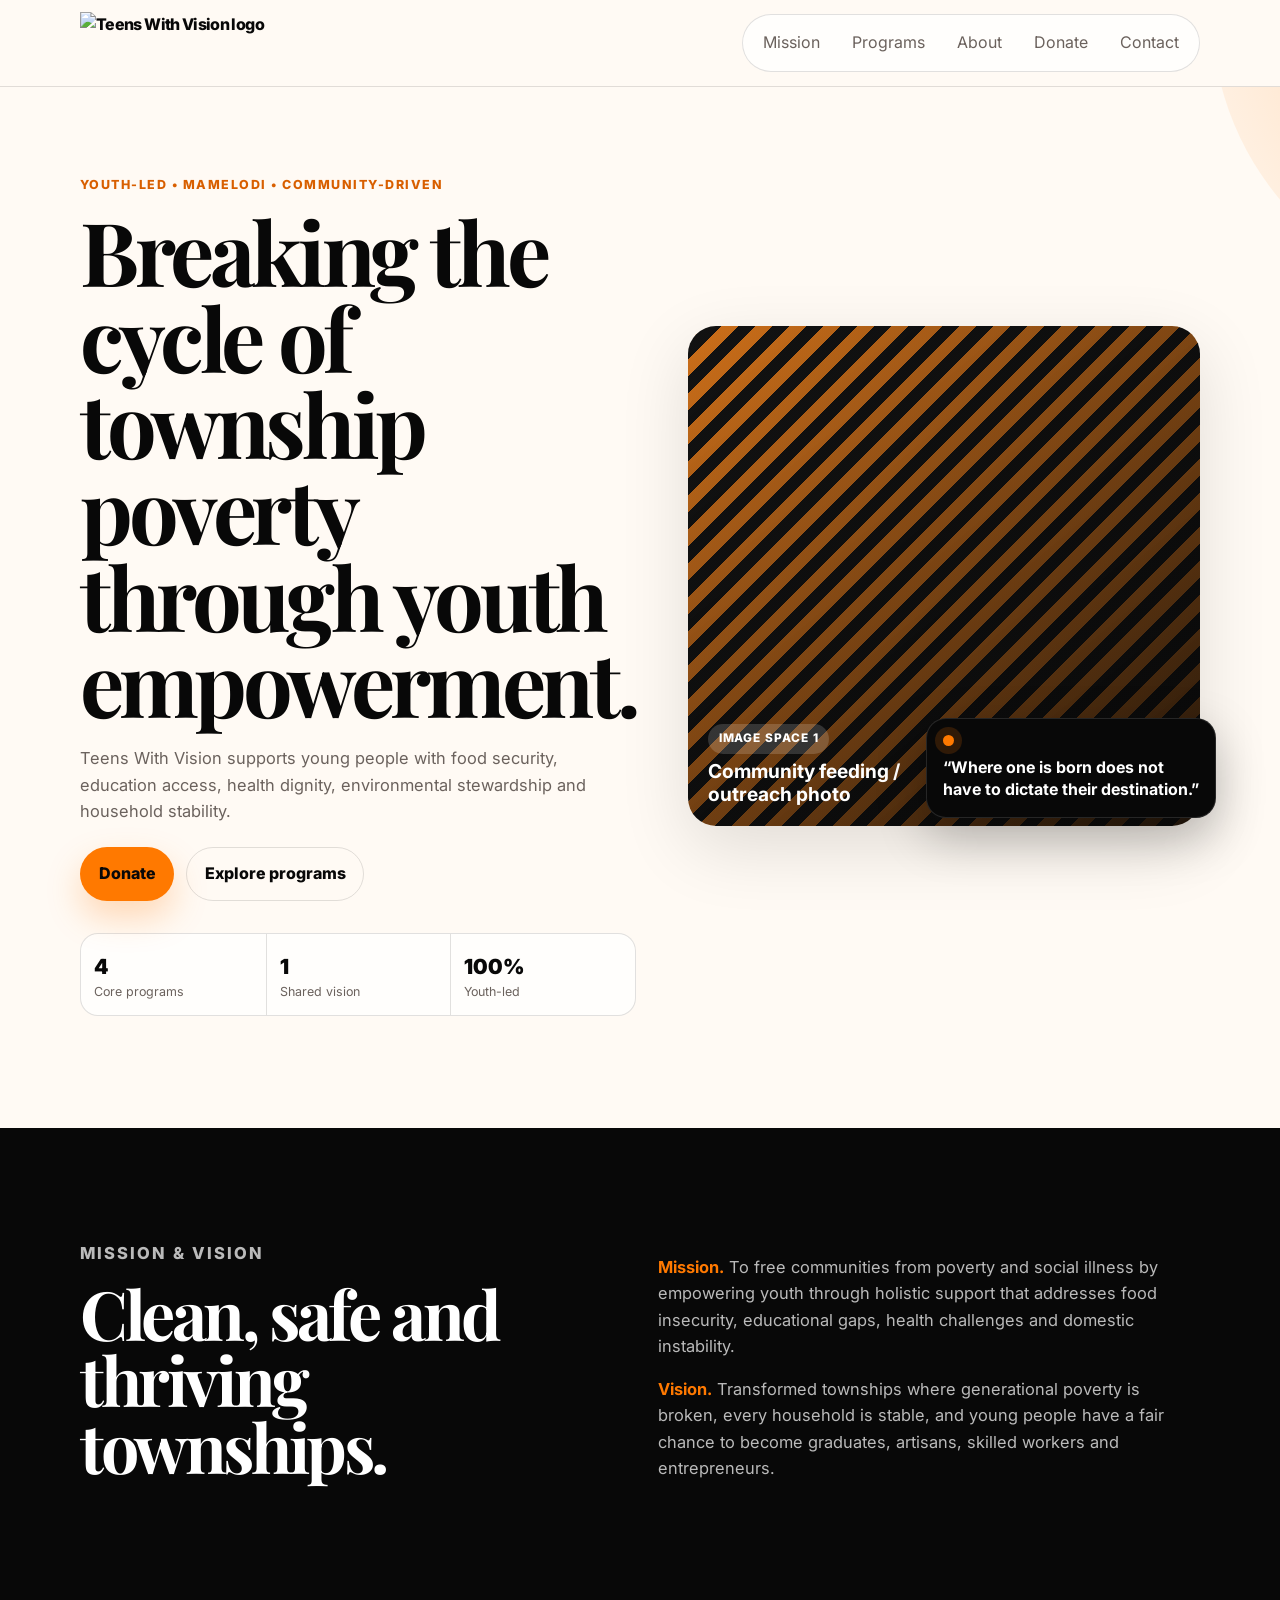
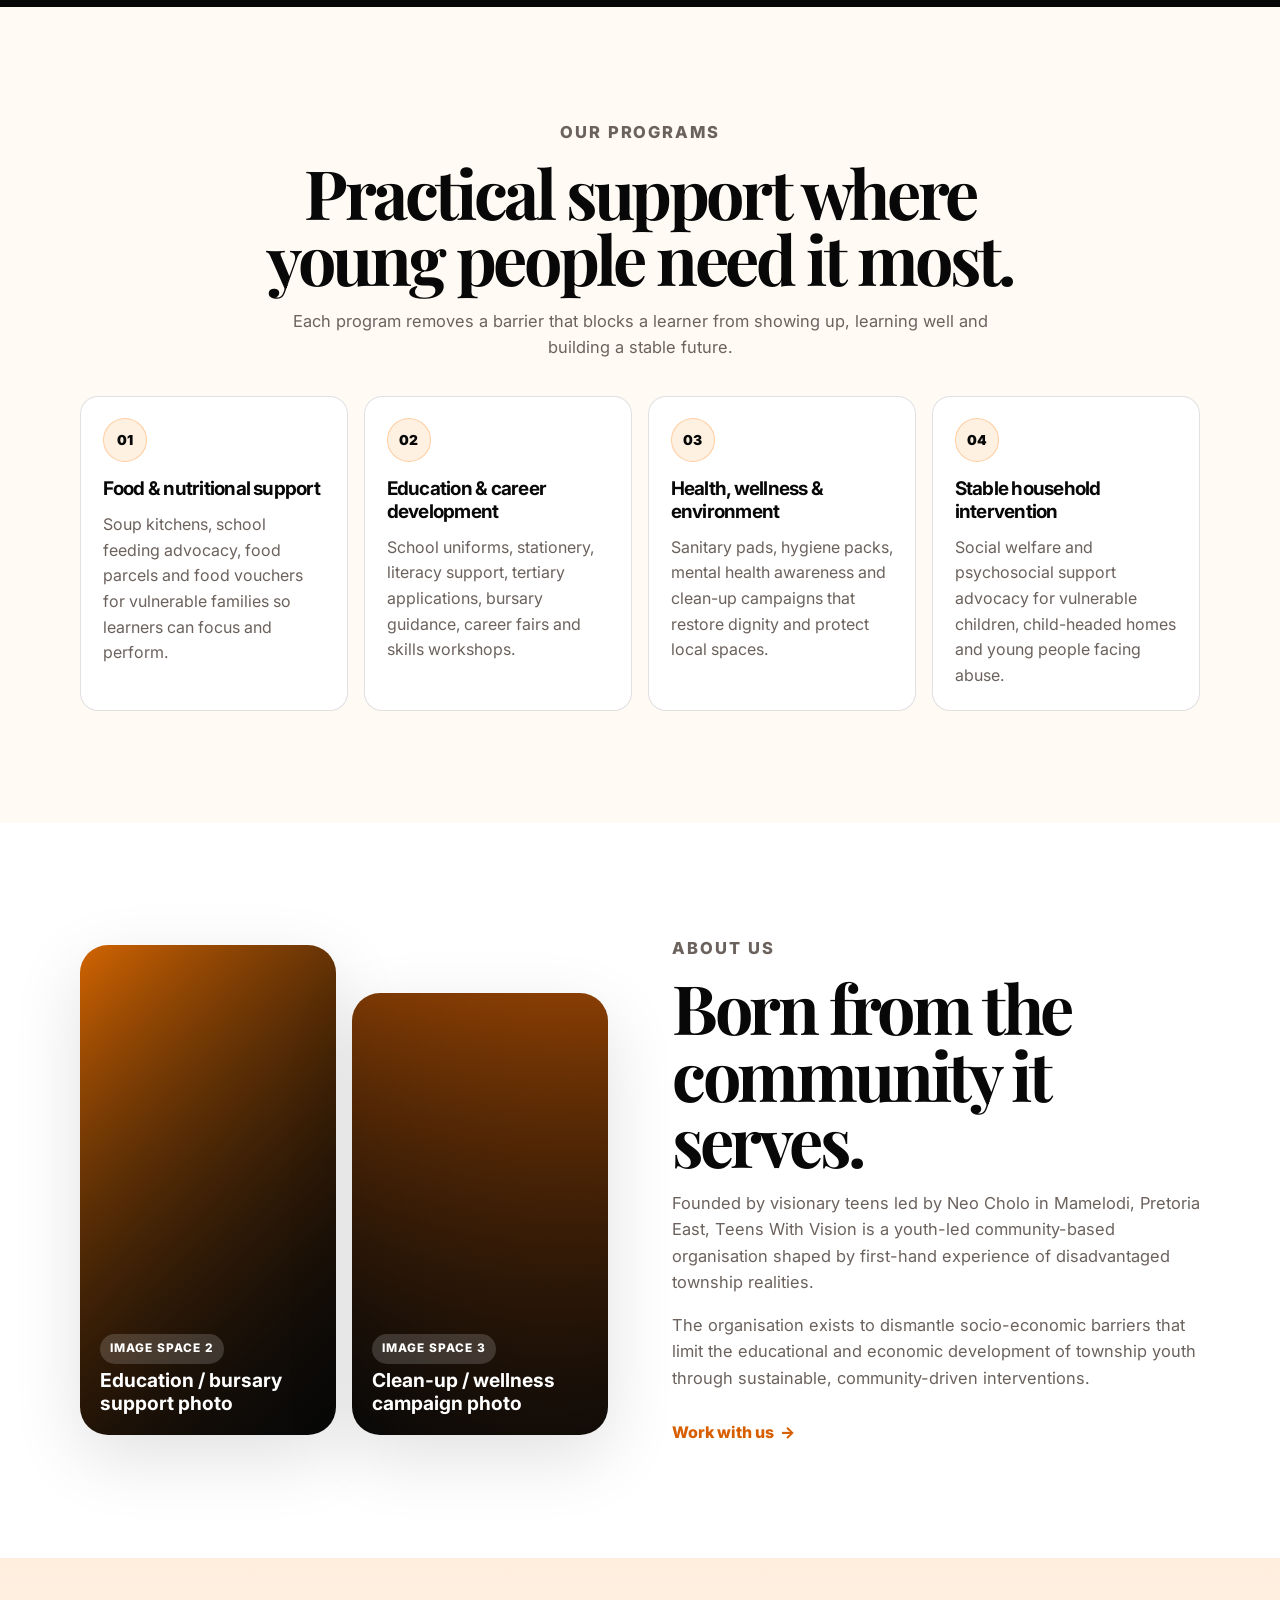
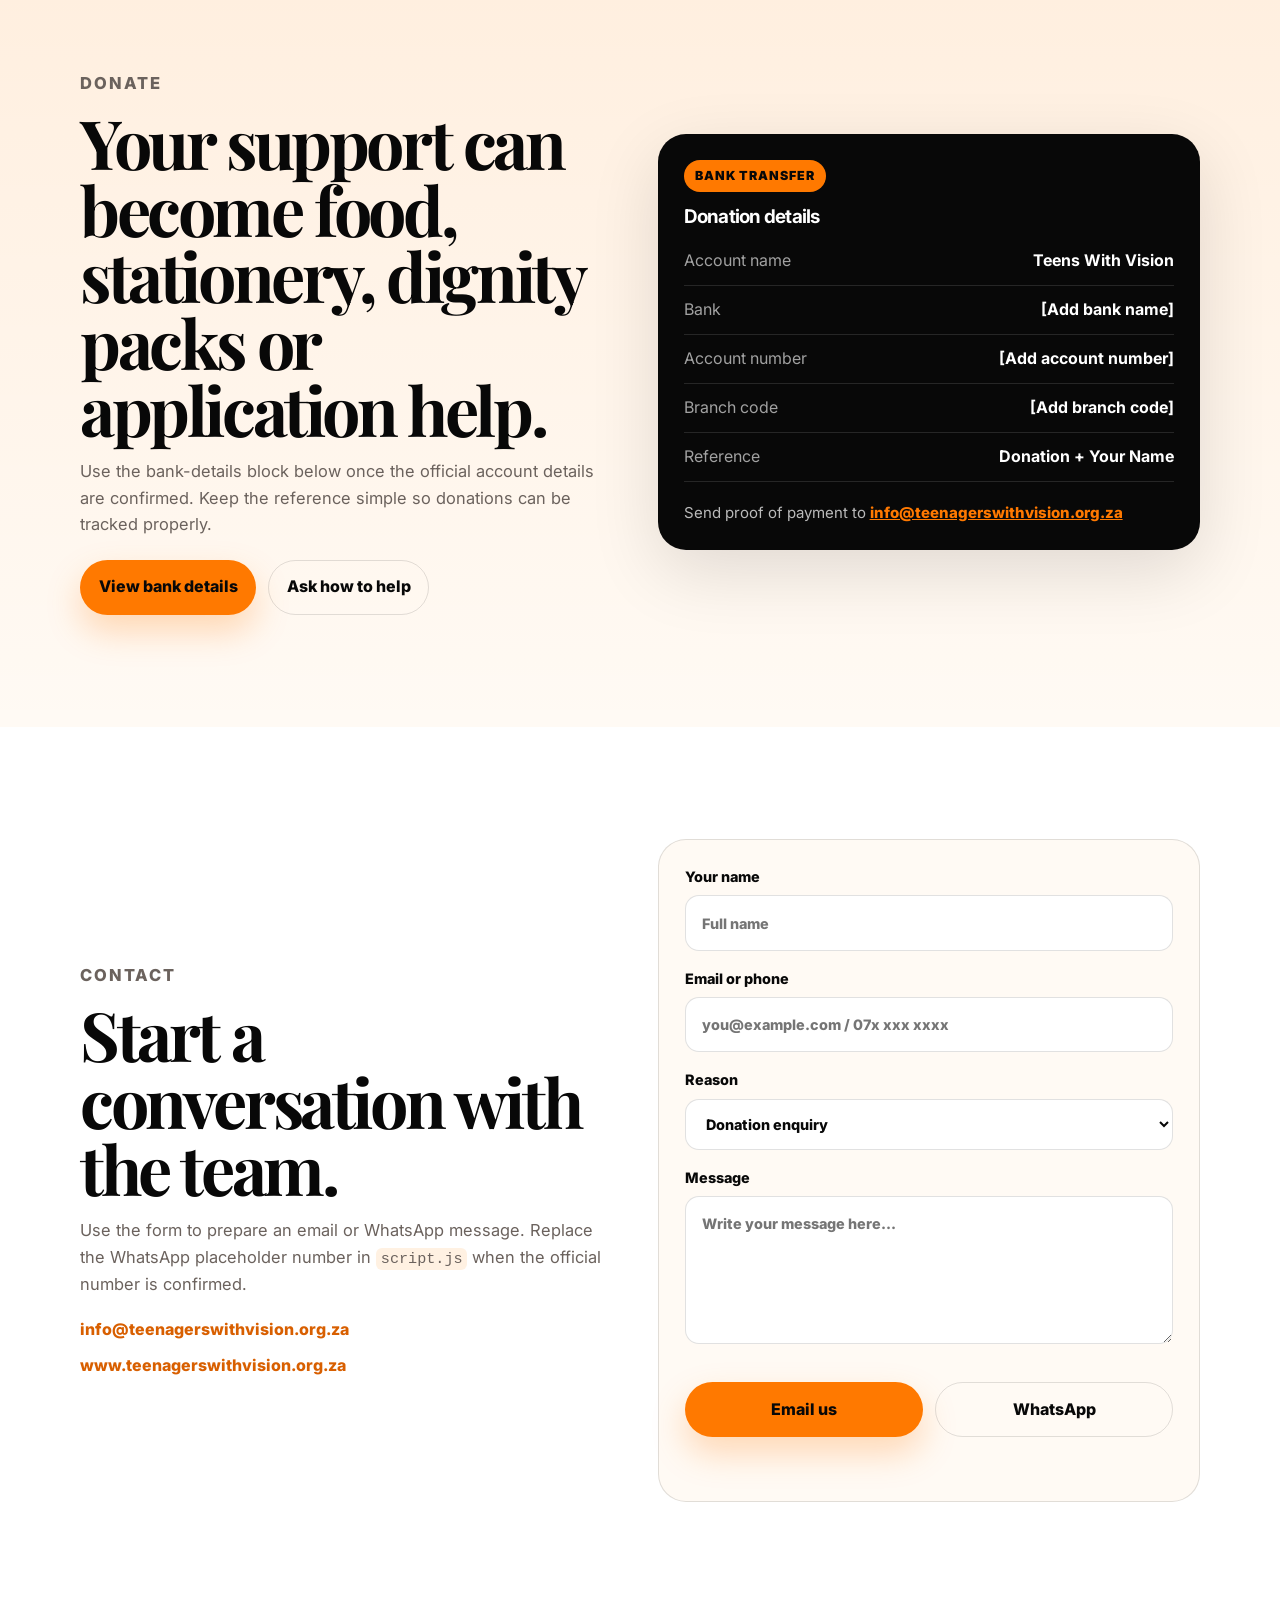
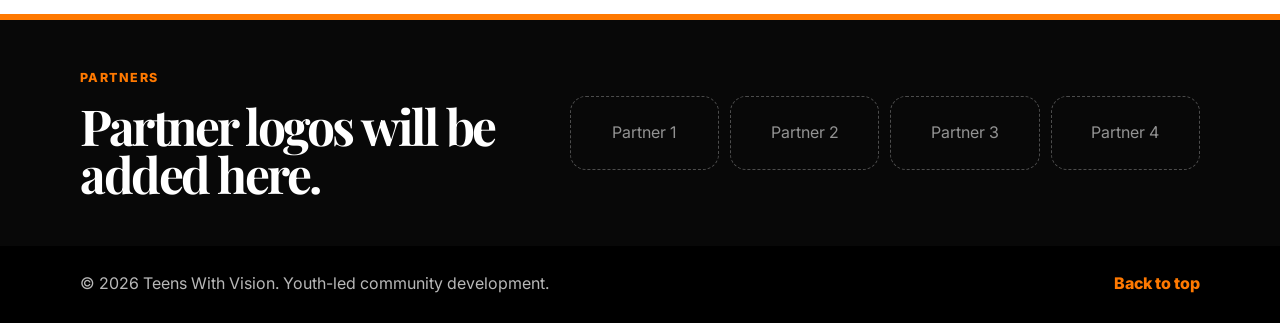
==== index.html @ bf7ade26 "Add TWV demo site files" ====
<!DOCTYPE html>
<html lang="en">
<head>
  <meta charset="UTF-8" />
  <meta name="viewport" content="width=device-width, initial-scale=1.0" />
  <meta name="description" content="Teens With Vision is a youth-led community organisation from Mamelodi working to fight poverty, hunger, educational barriers, health challenges and domestic instability." />
  <title>Teens With Vision | Youth-led Community Change</title>
  <link rel="preconnect" href="https://fonts.googleapis.com" />
  <link rel="preconnect" href="https://fonts.gstatic.com" crossorigin />
  <link href="https://fonts.googleapis.com/css2?family=Inter:wght@400;500;600;700;800&family=Playfair+Display:wght@700;800&display=swap" rel="stylesheet" />
  <link rel="stylesheet" href="styles.css" />
</head>
<body>
  <a class="skip-link" href="#main">Skip to content</a>

  <header class="site-header" data-header>
    <div class="nav-wrap">
      <a class="brand" href="#home" aria-label="Teens With Vision home">
        <img class="brand-logo" src="assets/teens-with-vision-logo.jpg" alt="Teens With Vision logo" />
        <span class="brand-name">Teens With Vision</span>
      </a>

      <button class="nav-toggle" type="button" aria-label="Open menu" aria-expanded="false" aria-controls="site-menu" data-nav-toggle>
        <span></span>
        <span></span>
        <span></span>
      </button>

      <nav class="site-nav" id="site-menu" data-nav-menu>
        <a href="#mission">Mission</a>
        <a href="#programs">Programs</a>
        <a href="#about">About</a>
        <a href="#donate">Donate</a>
        <a href="#contact">Contact</a>
      </nav>
    </div>
  </header>

  <main id="main">
    <section class="hero section-pad" id="home">
      <div class="hero-grid container">
        <div class="hero-copy reveal">
          <p class="eyebrow">Youth-led • Mamelodi • Community-driven</p>
          <h1>Breaking the cycle of township poverty through youth empowerment.</h1>
          <p class="hero-lead">Teens With Vision supports young people with food security, education access, health dignity, environmental stewardship and household stability.</p>
          <div class="hero-actions">
            <a class="btn btn-primary" href="#donate" data-ripple>Donate</a>
            <a class="btn btn-secondary" href="#programs" data-ripple>Explore programs</a>
          </div>
          <dl class="impact-strip" aria-label="Organisation focus areas">
            <div><dt>4</dt><dd>Core programs</dd></div>
            <div><dt>1</dt><dd>Shared vision</dd></div>
            <div><dt>100%</dt><dd>Youth-led</dd></div>
          </dl>
        </div>

        <div class="hero-visual reveal delay-1" aria-label="Image placeholder area">
          <div class="image-card image-card-main">
            <span>Image space 1</span>
            <strong>Community feeding / outreach photo</strong>
          </div>
          <div class="floating-card">
            <span class="dot"></span>
            <p>“Where one is born does not have to dictate their destination.”</p>
          </div>
        </div>
      </div>
    </section>

    <section class="mission-block section-pad" id="mission">
      <div class="container two-column">
        <div class="section-heading reveal">
          <p class="eyebrow">Mission & vision</p>
          <h2>Clean, safe and thriving townships.</h2>
        </div>
        <div class="mission-copy reveal delay-1">
          <p><strong>Mission.</strong> To free communities from poverty and social illness by empowering youth through holistic support that addresses food insecurity, educational gaps, health challenges and domestic instability.</p>
          <p><strong>Vision.</strong> Transformed townships where generational poverty is broken, every household is stable, and young people have a fair chance to become graduates, artisans, skilled workers and entrepreneurs.</p>
        </div>
      </div>
    </section>

    <section class="programs section-pad" id="programs">
      <div class="container">
        <div class="section-heading center reveal">
          <p class="eyebrow">Our programs</p>
          <h2>Practical support where young people need it most.</h2>
          <p>Each program removes a barrier that blocks a learner from showing up, learning well and building a stable future.</p>
        </div>

        <div class="program-grid">
          <article class="program-card reveal">
            <span class="program-icon">01</span>
            <h3>Food & nutritional support</h3>
            <p>Soup kitchens, school feeding advocacy, food parcels and food vouchers for vulnerable families so learners can focus and perform.</p>
          </article>
          <article class="program-card reveal delay-1">
            <span class="program-icon">02</span>
            <h3>Education & career development</h3>
            <p>School uniforms, stationery, literacy support, tertiary applications, bursary guidance, career fairs and skills workshops.</p>
          </article>
          <article class="program-card reveal delay-2">
            <span class="program-icon">03</span>
            <h3>Health, wellness & environment</h3>
            <p>Sanitary pads, hygiene packs, mental health awareness and clean-up campaigns that restore dignity and protect local spaces.</p>
          </article>
          <article class="program-card reveal delay-3">
            <span class="program-icon">04</span>
            <h3>Stable household intervention</h3>
            <p>Social welfare and psychosocial support advocacy for vulnerable children, child-headed homes and young people facing abuse.</p>
          </article>
        </div>
      </div>
    </section>

    <section class="story section-pad" id="about">
      <div class="container story-grid">
        <div class="image-stack reveal">
          <div class="image-card small-card top-card">
            <span>Image space 2</span>
            <strong>Education / bursary support photo</strong>
          </div>
          <div class="image-card small-card bottom-card">
            <span>Image space 3</span>
            <strong>Clean-up / wellness campaign photo</strong>
          </div>
        </div>
        <div class="story-copy reveal delay-1">
          <p class="eyebrow">About us</p>
          <h2>Born from the community it serves.</h2>
          <p>Founded by visionary teens led by Neo Cholo in Mamelodi, Pretoria East, Teens With Vision is a youth-led community-based organisation shaped by first-hand experience of disadvantaged township realities.</p>
          <p>The organisation exists to dismantle socio-economic barriers that limit the educational and economic development of township youth through sustainable, community-driven interventions.</p>
          <a class="text-link" href="#contact">Work with us <span aria-hidden="true">→</span></a>
        </div>
      </div>
    </section>

    <section class="donate section-pad" id="donate">
      <div class="container donate-grid">
        <div class="donate-copy reveal">
          <p class="eyebrow">Donate</p>
          <h2>Your support can become food, stationery, dignity packs or application help.</h2>
          <p>Use the bank-details block below once the official account details are confirmed. Keep the reference simple so donations can be tracked properly.</p>
          <div class="donate-actions">
            <a class="btn btn-primary" href="#bank-details" data-ripple>View bank details</a>
            <a class="btn btn-secondary" href="#contact" data-ripple>Ask how to help</a>
          </div>
        </div>

        <aside class="bank-card reveal delay-1" id="bank-details" aria-labelledby="bank-title">
          <p class="bank-label">Bank transfer</p>
          <h3 id="bank-title">Donation details</h3>
          <ul>
            <li><span>Account name</span><strong>Teens With Vision</strong></li>
            <li><span>Bank</span><strong>[Add bank name]</strong></li>
            <li><span>Account number</span><strong>[Add account number]</strong></li>
            <li><span>Branch code</span><strong>[Add branch code]</strong></li>
            <li><span>Reference</span><strong>Donation + Your Name</strong></li>
          </ul>
          <p class="proof-note">Send proof of payment to <a href="mailto:info@teenagerswithvision.org.za">info@teenagerswithvision.org.za</a></p>
        </aside>
      </div>
    </section>

    <section class="contact section-pad" id="contact">
      <div class="container contact-grid">
        <div class="contact-copy reveal">
          <p class="eyebrow">Contact</p>
          <h2>Start a conversation with the team.</h2>
          <p>Use the form to prepare an email or WhatsApp message. Replace the WhatsApp placeholder number in <code>script.js</code> when the official number is confirmed.</p>
          <div class="contact-details">
            <a href="mailto:info@teenagerswithvision.org.za">info@teenagerswithvision.org.za</a>
            <a href="https://www.teenagerswithvision.org.za" target="_blank" rel="noreferrer">www.teenagerswithvision.org.za</a>
          </div>
        </div>

        <form class="contact-form reveal delay-1" data-contact-form>
          <label>
            <span>Your name</span>
            <input type="text" name="name" autocomplete="name" placeholder="Full name" required />
          </label>
          <label>
            <span>Email or phone</span>
            <input type="text" name="contact" autocomplete="email" placeholder="you@example.com / 07x xxx xxxx" required />
          </label>
          <label>
            <span>Reason</span>
            <select name="reason" required>
              <option value="Donation enquiry">Donation enquiry</option>
              <option value="Volunteer enquiry">Volunteer enquiry</option>
              <option value="Partnership enquiry">Partnership enquiry</option>
              <option value="General enquiry">General enquiry</option>
            </select>
          </label>
          <label>
            <span>Message</span>
            <textarea name="message" rows="5" placeholder="Write your message here..." required></textarea>
          </label>
          <div class="form-actions">
            <button class="btn btn-primary" type="submit" data-submit-method="email" data-ripple>Email us</button>
            <button class="btn btn-secondary" type="submit" data-submit-method="whatsapp" data-ripple>WhatsApp</button>
          </div>
          <p class="form-status" data-form-status role="status" aria-live="polite"></p>
        </form>
      </div>
    </section>

    <section class="partners" id="partners" aria-labelledby="partners-title">
      <div class="container partners-inner reveal">
        <div>
          <p class="eyebrow">Partners</p>
          <h2 id="partners-title">Partner logos will be added here.</h2>
        </div>
        <div class="partner-slots" aria-label="Partner logo placeholders">
          <span>Partner 1</span>
          <span>Partner 2</span>
          <span>Partner 3</span>
          <span>Partner 4</span>
        </div>
      </div>
    </section>
  </main>

  <footer class="site-footer">
    <div class="container footer-inner">
      <p>© <span data-year></span> Teens With Vision. Youth-led community development.</p>
      <a href="#home">Back to top</a>
    </div>
  </footer>

  <script src="script.js"></script>
</body>
</html>
---- styles.css ----
:root {
  --orange: #ff7900;
  --orange-dark: #d85f00;
  --orange-soft: #fff1e2;
  --black: #080808;
  --charcoal: #1d1d1f;
  --muted: #6b625d;
  --line: rgba(8, 8, 8, 0.12);
  --white: #ffffff;
  --cream: #fffaf4;
  --shadow: 0 22px 70px rgba(8, 8, 8, 0.12);
  --radius-lg: 28px;
  --radius-md: 18px;
  --radius-sm: 12px;
  --container: 1120px;
}

* {
  box-sizing: border-box;
}

html {
  scroll-behavior: smooth;
}

body {
  margin: 0;
  font-family: Inter, system-ui, -apple-system, BlinkMacSystemFont, "Segoe UI", sans-serif;
  color: var(--black);
  background: var(--cream);
  line-height: 1.6;
}

body.nav-open {
  overflow: hidden;
}

img {
  max-width: 100%;
  display: block;
}

a {
  color: inherit;
}

button,
input,
select,
textarea {
  font: inherit;
}

.skip-link {
  position: absolute;
  top: -100px;
  left: 1rem;
  z-index: 999;
  padding: 0.75rem 1rem;
  color: var(--white);
  background: var(--black);
  border-radius: 999px;
}

.skip-link:focus {
  top: 1rem;
}

.container {
  width: min(100% - 2rem, var(--container));
  margin-inline: auto;
}

.section-pad {
  padding: 5rem 0;
}

.site-header {
  position: sticky;
  top: 0;
  z-index: 50;
  background: rgba(255, 250, 244, 0.88);
  backdrop-filter: blur(18px);
  border-bottom: 1px solid var(--line);
  transition: box-shadow 220ms ease, background 220ms ease;
}

.site-header.is-scrolled {
  background: rgba(255, 250, 244, 0.96);
  box-shadow: 0 16px 40px rgba(8, 8, 8, 0.08);
}

.nav-wrap {
  width: min(100% - 1.5rem, var(--container));
  min-height: 72px;
  margin-inline: auto;
  display: flex;
  align-items: center;
  justify-content: space-between;
  gap: 1rem;
}

.brand {
  display: inline-flex;
  align-items: center;
  gap: 0.75rem;
  text-decoration: none;
  font-weight: 800;
  letter-spacing: -0.04em;
}

.brand-logo {
  display: none;
}

.brand-name {
  font-size: 1.08rem;
}

.nav-toggle {
  width: 44px;
  height: 44px;
  display: inline-flex;
  flex-direction: column;
  align-items: center;
  justify-content: center;
  gap: 4px;
  background: var(--black);
  border: 1px solid rgba(255, 121, 0, 0.22);
  border-radius: 14px;
  cursor: pointer;
  box-shadow: 0 12px 24px rgba(8, 8, 8, 0.18);
  transition: transform 180ms ease, box-shadow 180ms ease, background 180ms ease;
}

.nav-toggle:hover,
.nav-toggle:focus-visible {
  background: #151515;
  box-shadow: 0 14px 28px rgba(8, 8, 8, 0.22), 0 0 0 4px rgba(255, 121, 0, 0.12);
  outline: none;
}

.nav-toggle span {
  width: 19px;
  height: 2px;
  display: block;
  background: var(--white);
  border-radius: 999px;
  transition: transform 180ms ease, opacity 180ms ease, width 180ms ease;
}

.nav-toggle span:nth-child(2) {
  width: 14px;
  margin-left: 5px;
}

.nav-toggle[aria-expanded="true"] span:nth-child(1) {
  transform: translateY(6px) rotate(45deg);
}

.nav-toggle[aria-expanded="true"] span:nth-child(2) {
  opacity: 0;
}

.nav-toggle[aria-expanded="true"] span:nth-child(3) {
  transform: translateY(-6px) rotate(-45deg);
}

.site-nav {
  position: fixed;
  inset: 82px 0 auto;
  width: min(100% - 2rem, 420px);
  margin-inline: auto;
  padding: 1rem;
  display: grid;
  gap: 0.35rem;
  background: var(--black);
  color: var(--white);
  border-radius: 24px;
  box-shadow: var(--shadow);
  transform: translateY(-130%);
  opacity: 0;
  pointer-events: none;
  transition: transform 240ms ease, opacity 240ms ease;
}

.site-nav.is-open {
  transform: translateY(0);
  opacity: 1;
  pointer-events: auto;
}

.site-nav a {
  padding: 0.95rem 1rem;
  text-decoration: none;
  border-radius: 16px;
  color: rgba(255, 255, 255, 0.88);
}

.site-nav a:focus,
.site-nav a:hover {
  color: var(--white);
  background: rgba(255, 255, 255, 0.1);
}

.hero {
  position: relative;
  overflow: hidden;
  padding-top: 4.5rem;
}

.hero::before {
  content: "";
  position: absolute;
  inset: -35% -40% auto auto;
  width: 580px;
  aspect-ratio: 1;
  border-radius: 50%;
  background: radial-gradient(circle, rgba(255, 121, 0, 0.28), rgba(255, 121, 0, 0));
  pointer-events: none;
}

.hero-grid,
.two-column,
.story-grid,
.donate-grid,
.contact-grid {
  display: grid;
  gap: 2.25rem;
}

.eyebrow {
  margin: 0 0 0.8rem;
  color: var(--orange-dark);
  font-weight: 800;
  font-size: 0.78rem;
  letter-spacing: 0.12em;
  text-transform: uppercase;
}

h1,
h2,
h3,
p {
  margin-top: 0;
}

h1,
h2 {
  font-family: "Playfair Display", Georgia, serif;
  line-height: 0.98;
  letter-spacing: -0.05em;
}

h1 {
  max-width: 12ch;
  margin-bottom: 1.25rem;
  font-size: clamp(3.15rem, 15vw, 5.5rem);
}

h2 {
  margin-bottom: 1rem;
  font-size: clamp(2.35rem, 10vw, 4.25rem);
}

h3 {
  margin-bottom: 0.7rem;
  font-size: 1.18rem;
  line-height: 1.2;
  letter-spacing: -0.04em;
}

.hero-lead,
.section-heading p,
.mission-copy,
.story-copy p,
.donate-copy p,
.contact-copy p {
  color: var(--muted);
  font-size: 1.03rem;
}

.hero-actions,
.donate-actions,
.form-actions {
  display: flex;
  flex-wrap: wrap;
  gap: 0.75rem;
  margin-top: 1.4rem;
}

.btn {
  position: relative;
  isolation: isolate;
  overflow: hidden;
  min-height: 48px;
  display: inline-flex;
  align-items: center;
  justify-content: center;
  gap: 0.45rem;
  padding: 0.85rem 1.1rem;
  border: 1px solid transparent;
  border-radius: 999px;
  text-decoration: none;
  font-weight: 800;
  cursor: pointer;
  transition: transform 180ms ease, box-shadow 180ms ease, background 180ms ease;
}

.btn-primary {
  color: var(--black);
  background: var(--orange);
  box-shadow: 0 16px 34px rgba(255, 121, 0, 0.26);
}

.btn-secondary {
  color: var(--black);
  background: transparent;
  border-color: var(--line);
}

.btn:hover {
  transform: translateY(-2px);
}

.btn-primary:hover {
  box-shadow: 0 20px 40px rgba(255, 121, 0, 0.34);
}

.ripple {
  position: absolute;
  width: 20px;
  height: 20px;
  border-radius: 50%;
  background: rgba(255, 255, 255, 0.55);
  transform: translate(-50%, -50%) scale(0);
  animation: ripple 560ms ease-out;
  z-index: -1;
}

@keyframes ripple {
  to {
    transform: translate(-50%, -50%) scale(18);
    opacity: 0;
  }
}

.impact-strip {
  margin: 2rem 0 0;
  display: grid;
  grid-template-columns: repeat(3, 1fr);
  border: 1px solid var(--line);
  border-radius: var(--radius-md);
  overflow: hidden;
  background: rgba(255, 255, 255, 0.72);
}

.impact-strip div {
  padding: 1rem 0.8rem;
}

.impact-strip div + div {
  border-left: 1px solid var(--line);
}

.impact-strip dt {
  font-weight: 900;
  font-size: 1.3rem;
}

.impact-strip dd {
  margin: 0;
  color: var(--muted);
  font-size: 0.78rem;
  line-height: 1.25;
}

.hero-visual {
  position: relative;
  min-height: 430px;
}

.image-card {
  min-height: 360px;
  display: grid;
  align-content: end;
  gap: 0.35rem;
  padding: 1.25rem;
  color: var(--white);
  background:
    linear-gradient(140deg, rgba(8, 8, 8, 0.2), rgba(8, 8, 8, 0.9)),
    repeating-linear-gradient(135deg, rgba(255, 121, 0, 0.88) 0 12px, rgba(8, 8, 8, 0.95) 12px 24px);
  border-radius: var(--radius-lg);
  box-shadow: var(--shadow);
}

.image-card span {
  width: fit-content;
  padding: 0.35rem 0.65rem;
  font-size: 0.74rem;
  font-weight: 800;
  text-transform: uppercase;
  letter-spacing: 0.08em;
  border-radius: 999px;
  background: rgba(255, 255, 255, 0.16);
}

.image-card strong {
  max-width: 14rem;
  font-size: 1.2rem;
  line-height: 1.2;
}

.floating-card {
  position: absolute;
  right: 0;
  bottom: 1.25rem;
  width: min(82%, 290px);
  padding: 1rem;
  color: var(--white);
  background: var(--black);
  border: 1px solid rgba(255, 255, 255, 0.12);
  border-radius: 20px;
  box-shadow: 0 18px 48px rgba(8, 8, 8, 0.25);
}

.floating-card p {
  margin: 0.7rem 0 0;
  font-weight: 700;
  line-height: 1.35;
}

.dot {
  width: 11px;
  height: 11px;
  display: block;
  background: var(--orange);
  border-radius: 50%;
  box-shadow: 0 0 0 8px rgba(255, 121, 0, 0.16);
}

.mission-block {
  background: var(--black);
  color: var(--white);
}

.mission-block .eyebrow,
.mission-block strong {
  color: var(--orange);
}

.mission-block .mission-copy,
.mission-block .section-heading p {
  color: rgba(255, 255, 255, 0.72);
}

.mission-copy p:last-child,
.story-copy p:last-child,
.donate-copy p:last-child,
.contact-copy p:last-child {
  margin-bottom: 0;
}

.section-heading.center {
  max-width: 760px;
  margin-inline: auto;
  text-align: center;
}

.program-grid {
  margin-top: 2.2rem;
  display: grid;
  gap: 1rem;
}

.program-card {
  padding: 1.25rem;
  background: var(--white);
  border: 1px solid var(--line);
  border-radius: var(--radius-md);
  transition: transform 200ms ease, box-shadow 200ms ease, border-color 200ms ease;
}

.program-card:hover {
  transform: translateY(-5px);
  border-color: rgba(255, 121, 0, 0.4);
  box-shadow: 0 22px 46px rgba(8, 8, 8, 0.09);
}

.program-card p {
  margin-bottom: 0;
  color: var(--muted);
}

.program-icon {
  width: 44px;
  height: 44px;
  margin-bottom: 1rem;
  display: inline-grid;
  place-items: center;
  color: var(--black);
  background: var(--orange-soft);
  border: 1px solid rgba(255, 121, 0, 0.3);
  border-radius: 50%;
  font-weight: 900;
  font-size: 0.86rem;
}

.story {
  background: var(--white);
}

.image-stack {
  display: grid;
  gap: 1rem;
}

.small-card {
  min-height: 220px;
}

.top-card {
  background:
    linear-gradient(140deg, rgba(8, 8, 8, 0.18), rgba(8, 8, 8, 0.92)),
    linear-gradient(135deg, var(--orange), var(--black));
}

.bottom-card {
  background:
    linear-gradient(140deg, rgba(8, 8, 8, 0.14), rgba(8, 8, 8, 0.88)),
    linear-gradient(45deg, var(--black), var(--orange-dark));
}

.text-link {
  display: inline-flex;
  align-items: center;
  gap: 0.35rem;
  margin-top: 0.8rem;
  color: var(--orange-dark);
  font-weight: 800;
  text-decoration: none;
}

.text-link span {
  transition: transform 180ms ease;
}

.text-link:hover span {
  transform: translateX(4px);
}

.donate {
  background:
    linear-gradient(180deg, rgba(255, 121, 0, 0.09), rgba(255, 250, 244, 0)),
    var(--cream);
}

.bank-card {
  padding: 1.3rem;
  color: var(--white);
  background: var(--black);
  border-radius: var(--radius-lg);
  box-shadow: var(--shadow);
}

.bank-label {
  width: fit-content;
  margin-bottom: 0.9rem;
  padding: 0.38rem 0.7rem;
  border-radius: 999px;
  color: var(--black);
  background: var(--orange);
  font-weight: 900;
  font-size: 0.78rem;
  text-transform: uppercase;
  letter-spacing: 0.08em;
}

.bank-card ul {
  list-style: none;
  padding: 0;
  margin: 1.2rem 0;
  display: grid;
  gap: 0.7rem;
}

.bank-card li {
  padding-bottom: 0.7rem;
  display: flex;
  justify-content: space-between;
  gap: 1rem;
  border-bottom: 1px solid rgba(255, 255, 255, 0.12);
}

.bank-card li span {
  color: rgba(255, 255, 255, 0.62);
}

.bank-card li strong {
  text-align: right;
}

.proof-note {
  margin-bottom: 0;
  color: rgba(255, 255, 255, 0.72);
  font-size: 0.94rem;
}

.proof-note a {
  color: var(--orange);
  font-weight: 800;
}

.contact {
  background: var(--white);
}

.contact-details {
  margin-top: 1.25rem;
  display: grid;
  gap: 0.6rem;
}

.contact-details a {
  width: fit-content;
  color: var(--orange-dark);
  font-weight: 800;
  text-decoration: none;
}

.contact-copy code {
  padding: 0.12rem 0.3rem;
  background: var(--orange-soft);
  border-radius: 6px;
  font-size: 0.92em;
}

.contact-form {
  padding: 1rem;
  display: grid;
  gap: 1rem;
  background: var(--cream);
  border: 1px solid var(--line);
  border-radius: var(--radius-lg);
}

.contact-form label {
  display: grid;
  gap: 0.45rem;
  font-weight: 800;
  font-size: 0.9rem;
}

.contact-form input,
.contact-form select,
.contact-form textarea {
  width: 100%;
  padding: 0.95rem 1rem;
  color: var(--black);
  background: var(--white);
  border: 1px solid var(--line);
  border-radius: 14px;
  outline: none;
  transition: border-color 160ms ease, box-shadow 160ms ease;
}

.contact-form textarea {
  resize: vertical;
}

.contact-form input:focus,
.contact-form select:focus,
.contact-form textarea:focus {
  border-color: var(--orange);
  box-shadow: 0 0 0 4px rgba(255, 121, 0, 0.13);
}

.form-actions .btn {
  flex: 1;
}

.form-status {
  min-height: 1.4rem;
  margin: 0;
  color: var(--muted);
  font-size: 0.92rem;
}

.partners {
  padding: 3rem 0;
  color: var(--white);
  background: var(--black);
  border-top: 6px solid var(--orange);
}

.partners .eyebrow {
  color: var(--orange);
}

.partners h2 {
  margin-bottom: 0;
  font-size: clamp(2rem, 9vw, 3.1rem);
}

.partners-inner {
  display: grid;
  gap: 1.5rem;
}

.partner-slots {
  display: grid;
  grid-template-columns: repeat(2, 1fr);
  gap: 0.7rem;
}

.partner-slots span {
  min-height: 74px;
  display: grid;
  place-items: center;
  color: rgba(255, 255, 255, 0.56);
  border: 1px dashed rgba(255, 255, 255, 0.28);
  border-radius: 16px;
}

.site-footer {
  padding: 1.6rem 0;
  color: rgba(255, 255, 255, 0.72);
  background: #000;
}

.footer-inner {
  display: grid;
  gap: 0.6rem;
}

.footer-inner p {
  margin: 0;
}

.footer-inner a {
  width: fit-content;
  color: var(--orange);
  font-weight: 800;
  text-decoration: none;
}

.reveal {
  opacity: 0;
  transform: translateY(18px);
  transition: opacity 640ms ease, transform 640ms ease;
}

.reveal.in-view {
  opacity: 1;
  transform: translateY(0);
}

.delay-1 {
  transition-delay: 100ms;
}

.delay-2 {
  transition-delay: 180ms;
}

.delay-3 {
  transition-delay: 260ms;
}

@media (min-width: 680px) {
  .container {
    width: min(100% - 3rem, var(--container));
  }

  .program-grid,
  .partner-slots {
    grid-template-columns: repeat(2, 1fr);
  }

  .image-stack {
    grid-template-columns: repeat(2, 1fr);
  }

  .bottom-card {
    margin-top: 3rem;
  }

  .footer-inner {
    display: flex;
    align-items: center;
    justify-content: space-between;
  }
}

@media (min-width: 920px) {
  .section-pad {
    padding: 7rem 0;
  }

  .nav-wrap {
    min-height: 86px;
  }

  .brand-name {
    display: none;
  }

  .brand-logo {
    width: 244px;
    height: 62px;
    display: block;
    object-fit: contain;
    object-position: left center;
  }

  .nav-toggle {
    display: none;
  }

  .site-nav {
    position: static;
    width: auto;
    margin: 0;
    padding: 0.35rem;
    display: flex;
    align-items: center;
    gap: 0.2rem;
    color: var(--black);
    background: rgba(255, 255, 255, 0.76);
    border: 1px solid var(--line);
    border-radius: 999px;
    box-shadow: none;
    transform: none;
    opacity: 1;
    pointer-events: auto;
  }

  .site-nav a {
    padding: 0.62rem 0.9rem;
    color: var(--muted);
    border-radius: 999px;
  }

  .site-nav a:hover,
  .site-nav a:focus {
    color: var(--black);
    background: var(--orange-soft);
  }

  .hero {
    padding-top: 5.5rem;
  }

  .hero-grid,
  .two-column,
  .story-grid,
  .donate-grid,
  .contact-grid {
    grid-template-columns: 1fr 1fr;
    align-items: center;
  }

  .hero-copy {
    padding-right: 1rem;
  }

  .hero-visual {
    min-height: 540px;
  }

  .image-card-main {
    min-height: 500px;
  }

  .floating-card {
    right: -1rem;
    bottom: 3rem;
  }

  .program-grid {
    grid-template-columns: repeat(4, 1fr);
  }

  .program-card {
    padding: 1.35rem;
  }

  .story-grid {
    gap: 4rem;
  }

  .image-stack {
    min-height: 490px;
  }

  .small-card {
    min-height: 360px;
  }

  .bank-card,
  .contact-form {
    padding: 1.6rem;
  }

  .partners-inner {
    grid-template-columns: 0.85fr 1.15fr;
    align-items: center;
  }

  .partner-slots {
    grid-template-columns: repeat(4, 1fr);
  }
}

@media (prefers-reduced-motion: reduce) {
  html {
    scroll-behavior: auto;
  }

  *,
  *::before,
  *::after {
    animation-duration: 0.01ms !important;
    animation-iteration-count: 1 !important;
    scroll-behavior: auto !important;
    transition-duration: 0.01ms !important;
  }

  .reveal {
    opacity: 1;
    transform: none;
  }
}
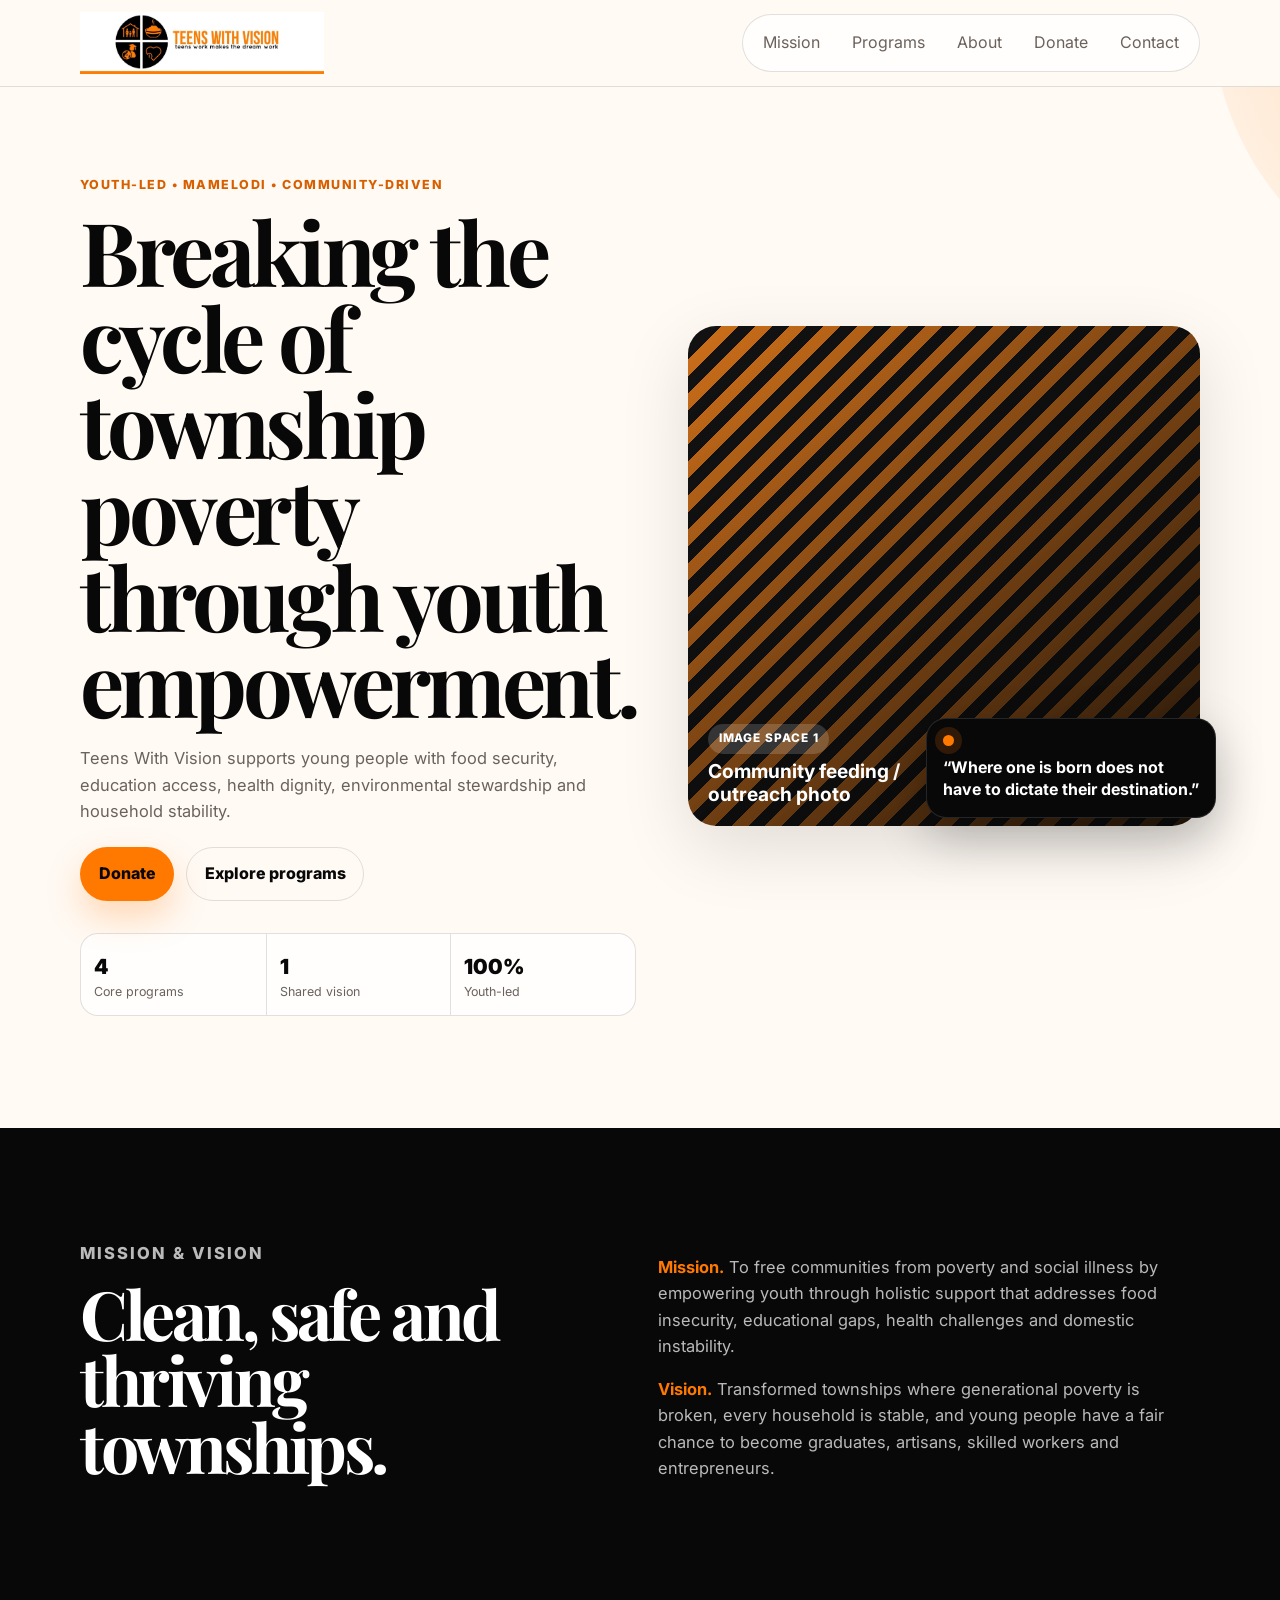
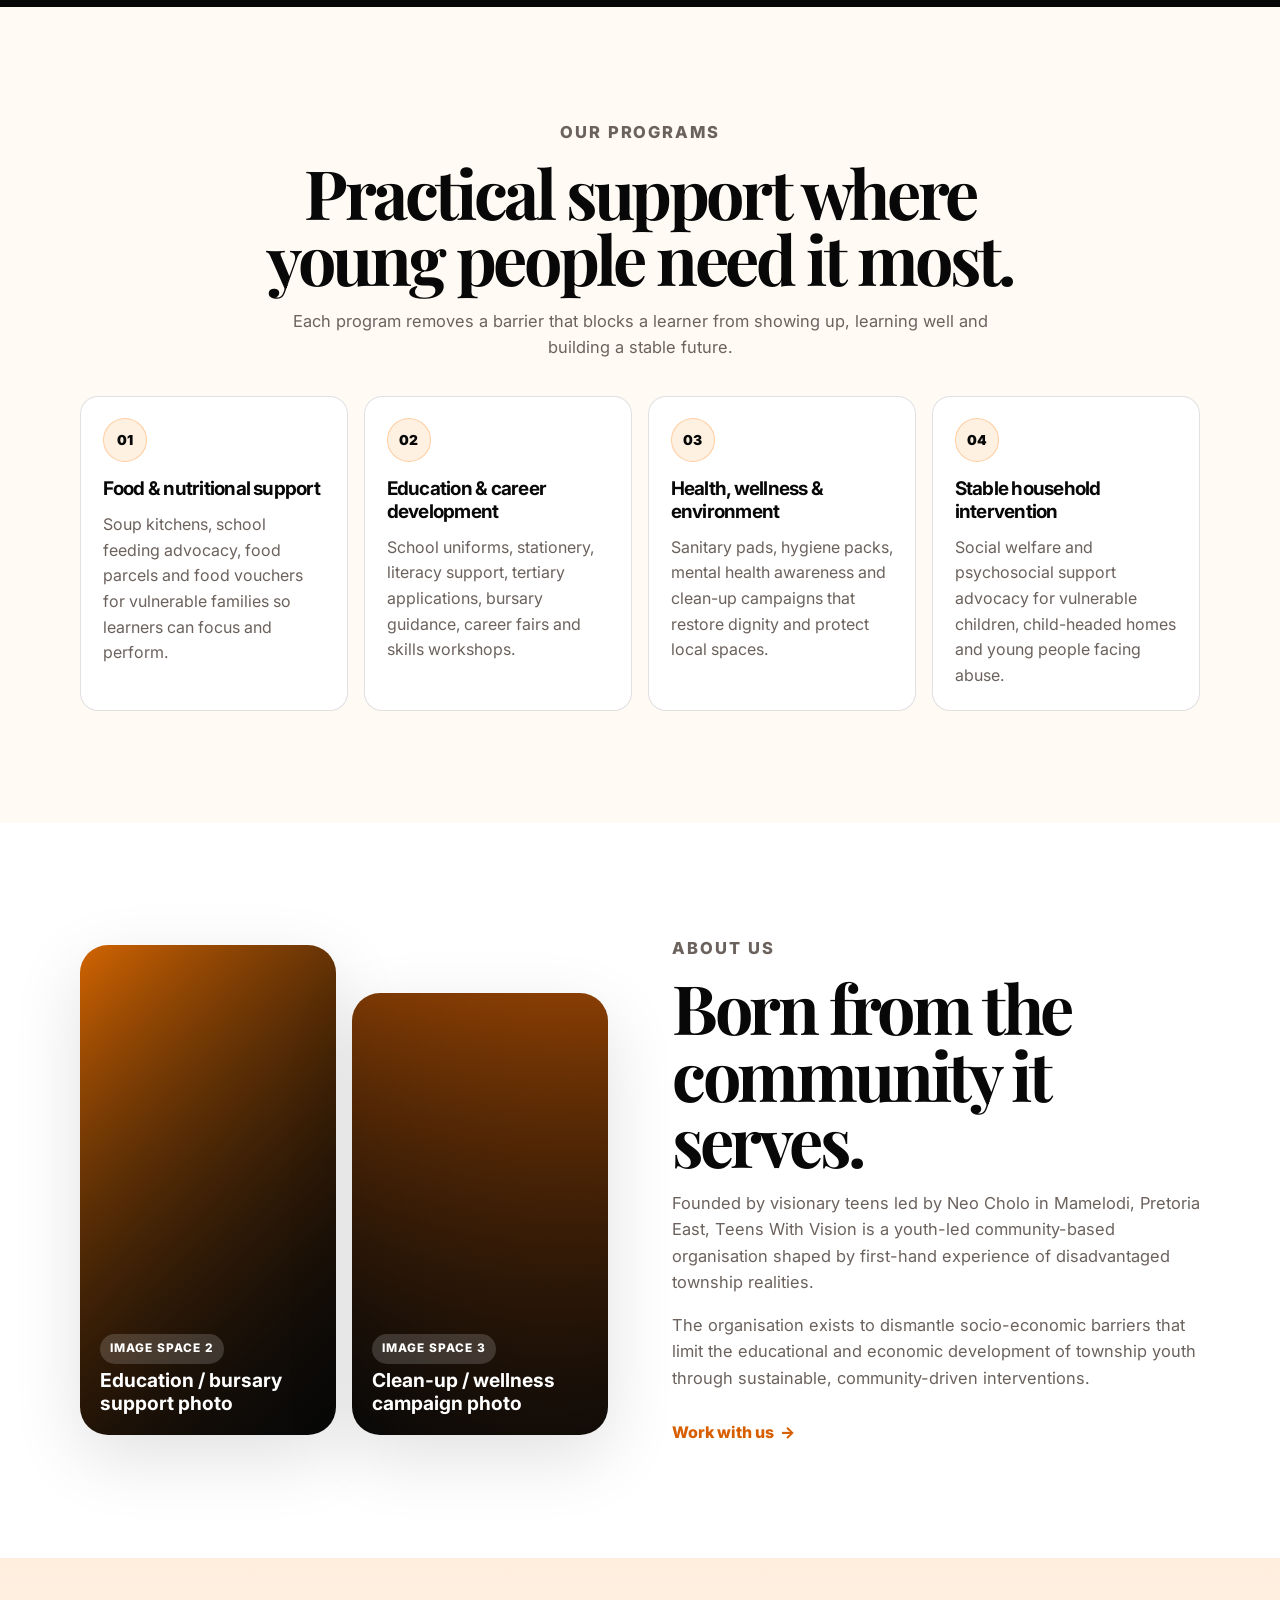
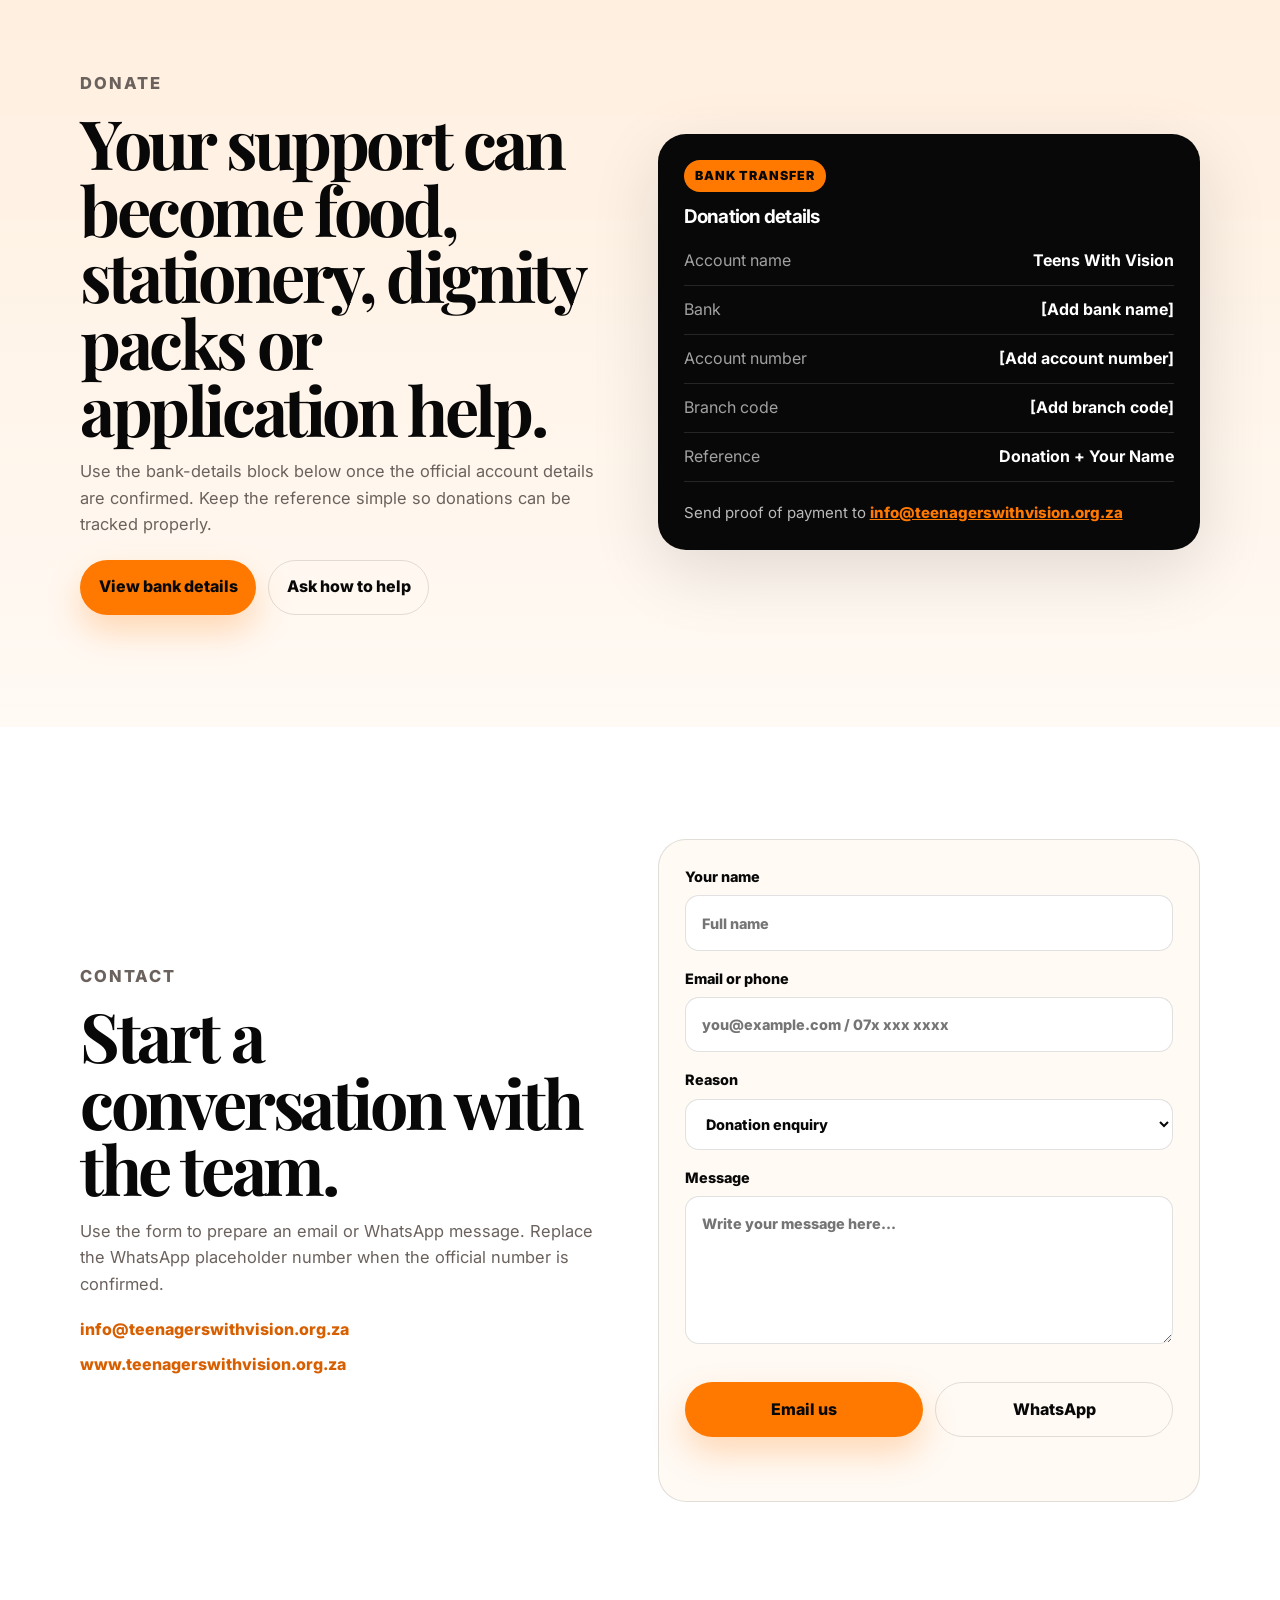
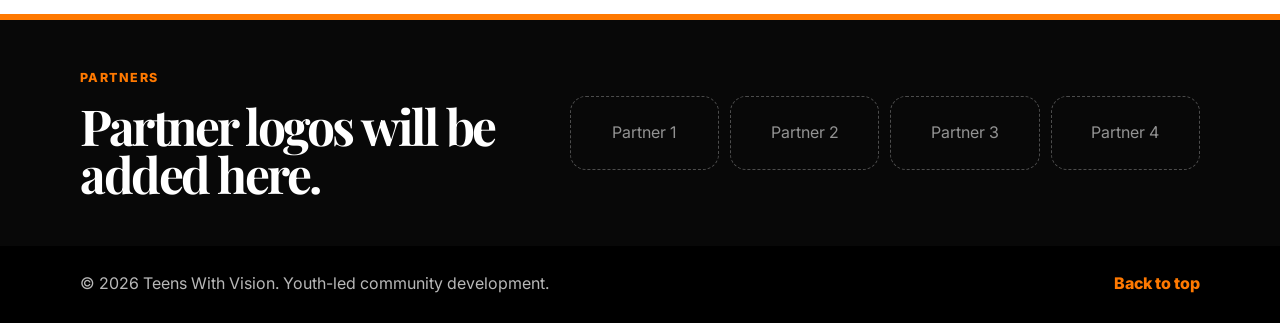
==== commit ce3bcb7a: "Update contact message in index.html" ====
--- a/index.html
+++ b/index.html
@@ -167,7 +167,7 @@
         <div class="contact-copy reveal">
           <p class="eyebrow">Contact</p>
           <h2>Start a conversation with the team.</h2>
-          <p>Use the form to prepare an email or WhatsApp message. Replace the WhatsApp placeholder number in <code>script.js</code> when the official number is confirmed.</p>
+          <p>Use the form to prepare an email or WhatsApp message. Replace the WhatsApp placeholder number when the official number is confirmed.</p>
           <div class="contact-details">
             <a href="mailto:info@teenagerswithvision.org.za">info@teenagerswithvision.org.za</a>
             <a href="https://www.teenagerswithvision.org.za" target="_blank" rel="noreferrer">www.teenagerswithvision.org.za</a>
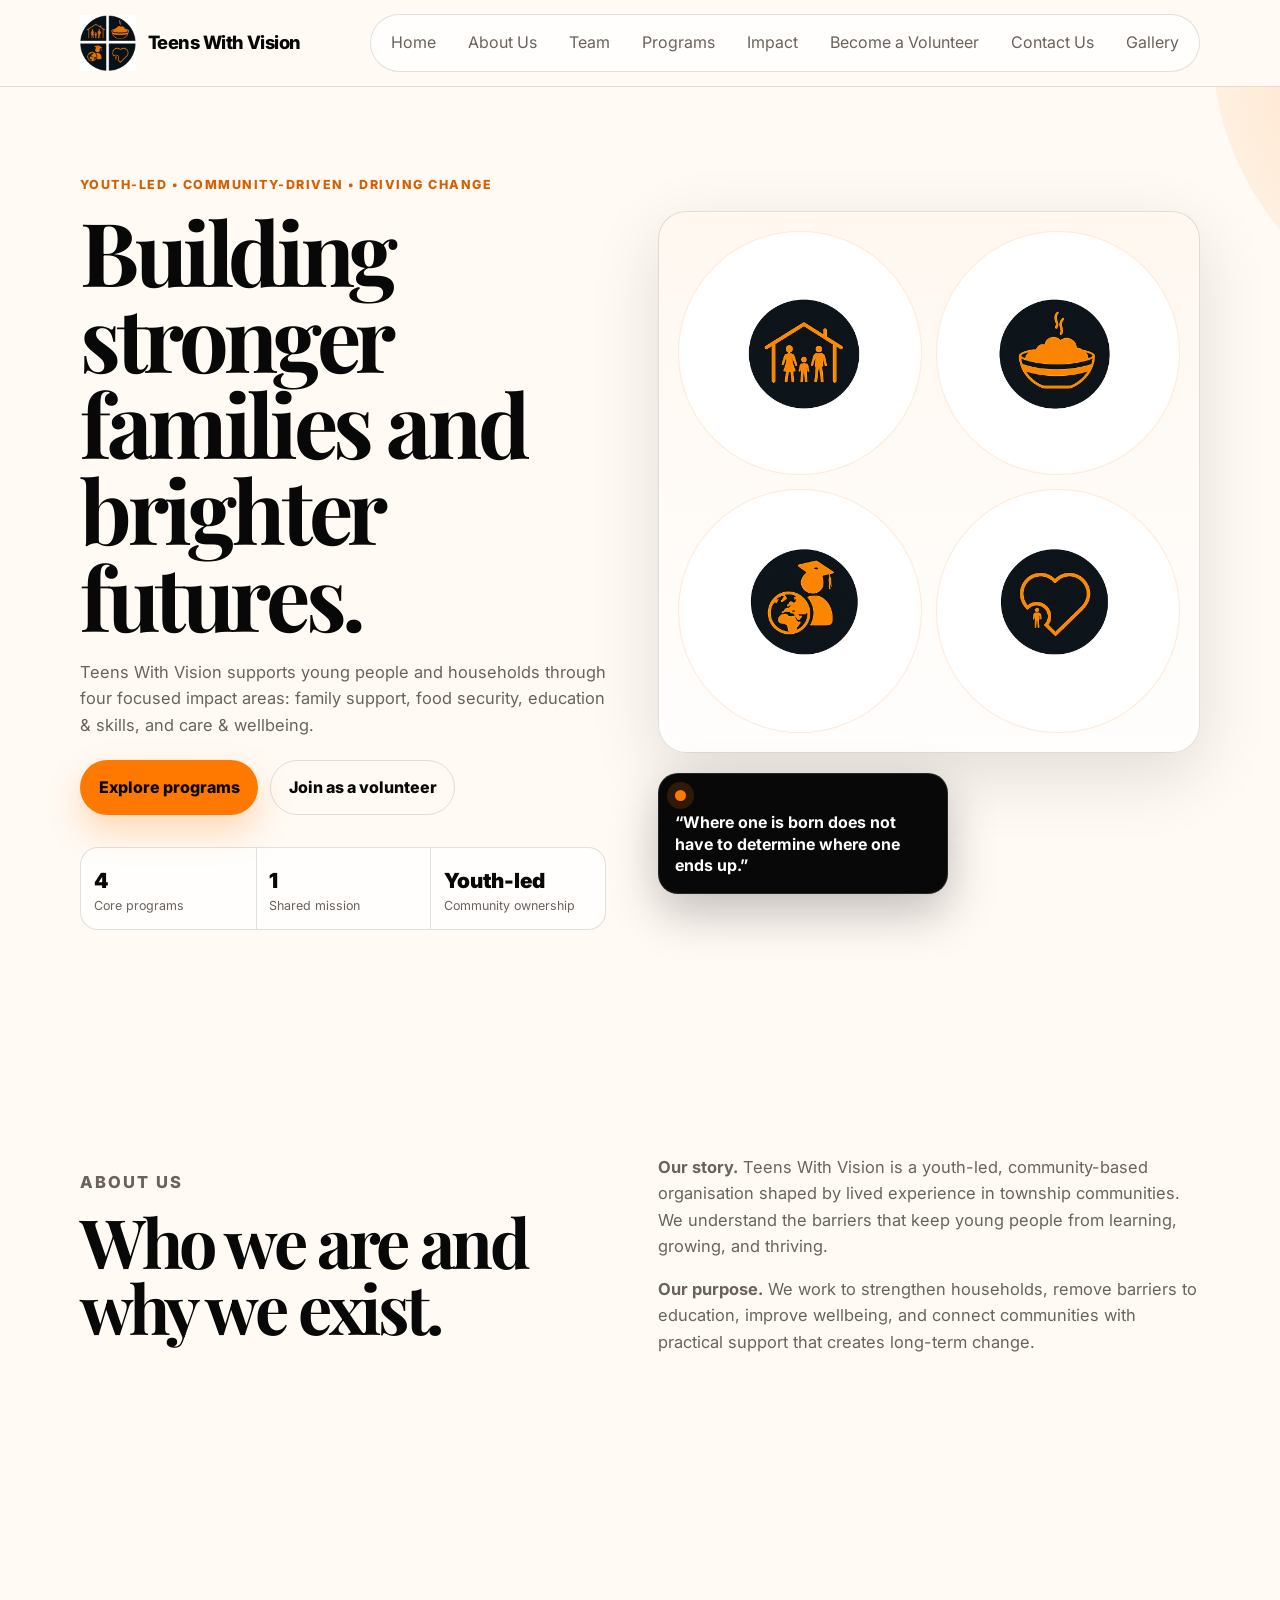
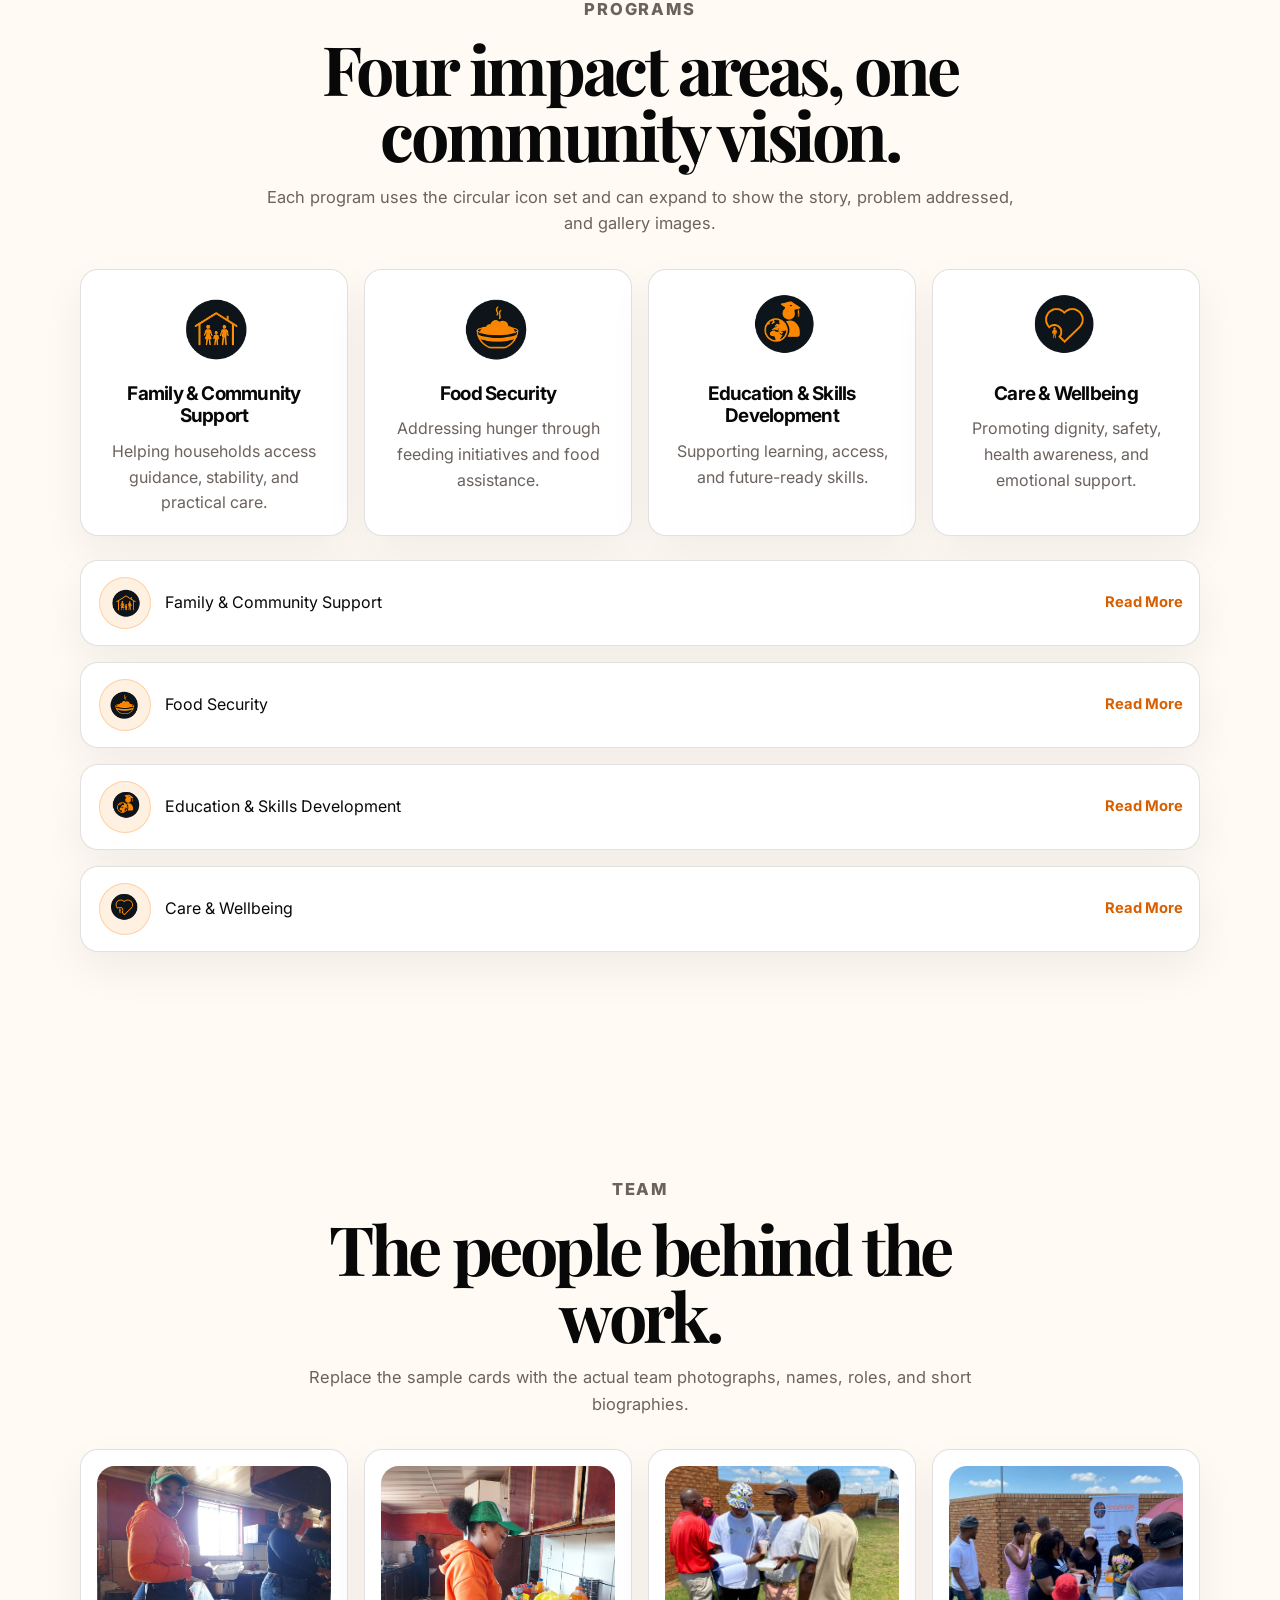
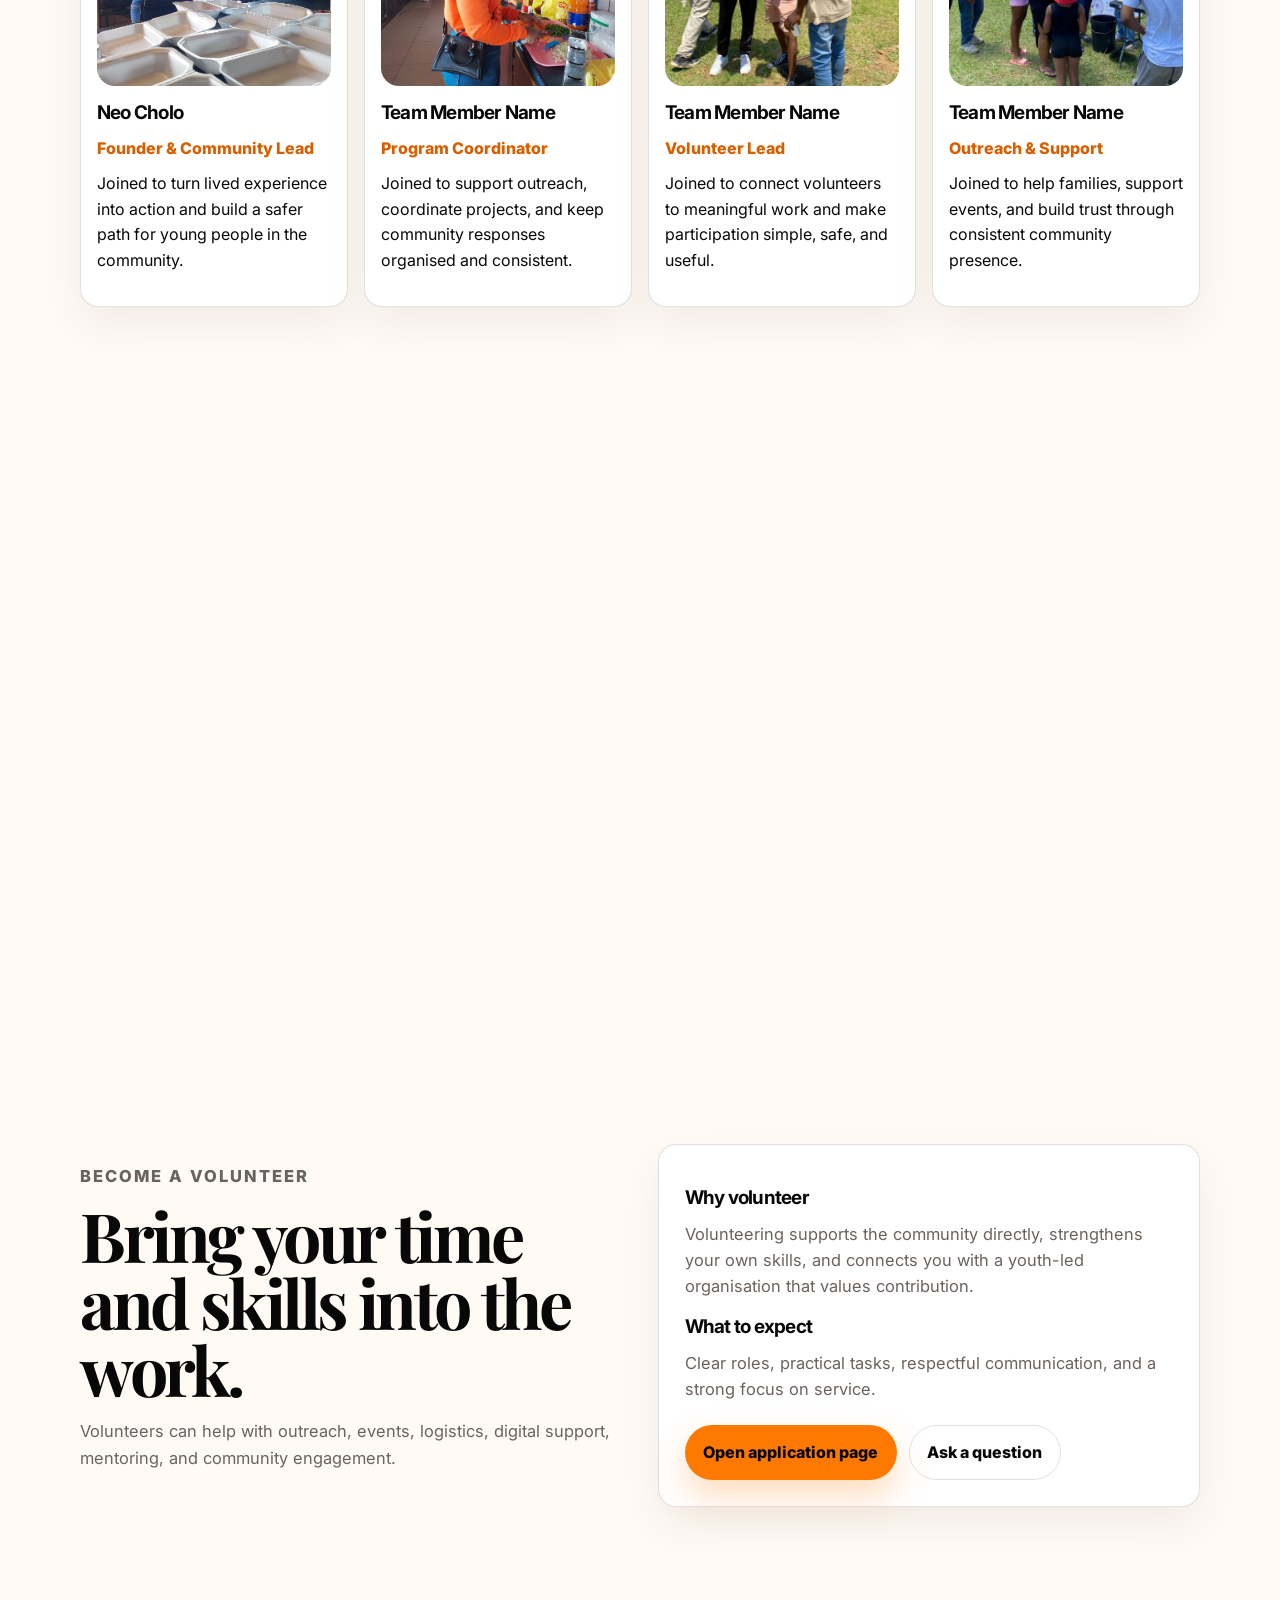
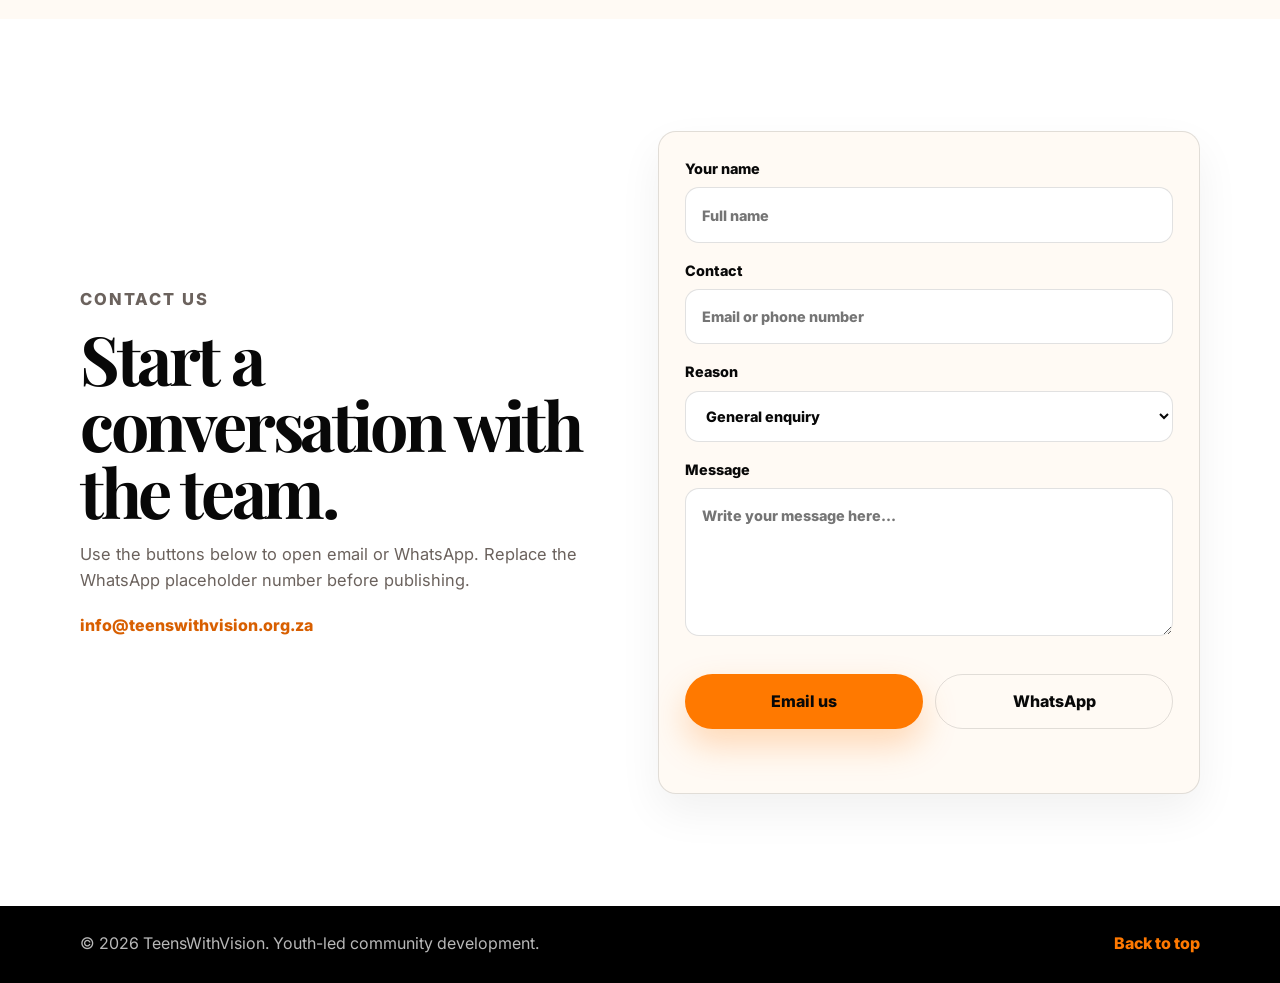
==== commit df1a15d2: "Initial commit" ====
--- a/index.html
+++ b/index.html
@@ -3,11 +3,11 @@
 <head>
   <meta charset="UTF-8" />
   <meta name="viewport" content="width=device-width, initial-scale=1.0" />
-  <meta name="description" content="Teens With Vision is a youth-led community organisation from Mamelodi working to fight poverty, hunger, educational barriers, health challenges and domestic instability." />
-  <title>Teens With Vision | Youth-led Community Change</title>
+  <meta name="description" content="Teens With Vision is a youth-led, community-driven organisation focused on family support, food security, education, and care & wellbeing." />
+  <title>Teens With Vision | Community Impact</title>
   <link rel="preconnect" href="https://fonts.googleapis.com" />
   <link rel="preconnect" href="https://fonts.gstatic.com" crossorigin />
-  <link href="https://fonts.googleapis.com/css2?family=Inter:wght@400;500;600;700;800&family=Playfair+Display:wght@700;800&display=swap" rel="stylesheet" />
+  <link href="https://fonts.googleapis.com/css2?family=Inter:wght@400;500;600;700;800;900&family=Playfair+Display:wght@700;800&display=swap" rel="stylesheet" />
   <link rel="stylesheet" href="styles.css" />
 </head>
 <body>
@@ -15,23 +15,30 @@
 
   <header class="site-header" data-header>
     <div class="nav-wrap">
-      <a class="brand" href="#home" aria-label="Teens With Vision home">
-        <img class="brand-logo" src="assets/teens-with-vision-logo.jpg" alt="Teens With Vision logo" />
-        <span class="brand-name">Teens With Vision</span>
+      <a class="brand" href="index.html" aria-label="Teens With Vision home">
+          <img
+              class="brand-logo"
+              src="assets/Logos/Official Icon.jpeg"
+              alt="Teens With Vision logo">
+
+          <span class="brand-name">
+              Teens With Vision
+          </span>
       </a>
 
       <button class="nav-toggle" type="button" aria-label="Open menu" aria-expanded="false" aria-controls="site-menu" data-nav-toggle>
-        <span></span>
-        <span></span>
-        <span></span>
+        <span></span><span></span><span></span>
       </button>
 
       <nav class="site-nav" id="site-menu" data-nav-menu>
-        <a href="#mission">Mission</a>
+        <a href="#home">Home</a>
+        <a href="#about">About Us</a>
+        <a href="#team">Team</a>
         <a href="#programs">Programs</a>
-        <a href="#about">About</a>
-        <a href="#donate">Donate</a>
-        <a href="#contact">Contact</a>
+        <a href="#impact">Impact</a>
+        <a href="#volunteer">Become a Volunteer</a>
+        <a href="#contact">Contact Us</a>
+        <a href="gallery.html">Gallery</a>
       </nav>
     </div>
   </header>
@@ -40,137 +47,270 @@
     <section class="hero section-pad" id="home">
       <div class="hero-grid container">
         <div class="hero-copy reveal">
-          <p class="eyebrow">Youth-led • Mamelodi • Community-driven</p>
-          <h1>Breaking the cycle of township poverty through youth empowerment.</h1>
-          <p class="hero-lead">Teens With Vision supports young people with food security, education access, health dignity, environmental stewardship and household stability.</p>
+          <p class="eyebrow">Youth-led • Community-driven • Driving Change</p>
+          <h1>Building stronger families and brighter futures.</h1>
+          <p class="hero-lead">Teens With Vision supports young people and households through four focused impact areas: family support, food security, education & skills, and care & wellbeing.</p>
           <div class="hero-actions">
-            <a class="btn btn-primary" href="#donate" data-ripple>Donate</a>
-            <a class="btn btn-secondary" href="#programs" data-ripple>Explore programs</a>
-          </div>
-          <dl class="impact-strip" aria-label="Organisation focus areas">
+            <a class="btn btn-primary" href="#programs" data-ripple>Explore programs</a>
+            <a class="btn btn-secondary" href="#volunteer" data-ripple>Join as a volunteer</a>
+          </div>
+
+          <dl class="impact-strip" aria-label="Organisation overview">
             <div><dt>4</dt><dd>Core programs</dd></div>
-            <div><dt>1</dt><dd>Shared vision</dd></div>
-            <div><dt>100%</dt><dd>Youth-led</dd></div>
+            <div><dt>1</dt><dd>Shared mission</dd></div>
+            <div><dt>Youth-led</dt><dd>Community ownership</dd></div>
           </dl>
         </div>
 
-        <div class="hero-visual reveal delay-1" aria-label="Image placeholder area">
-          <div class="image-card image-card-main">
-            <span>Image space 1</span>
-            <strong>Community feeding / outreach photo</strong>
+        <div class="hero-visual reveal delay-1">
+          <div class="logo-grid" aria-label="Program icons">
+            <div class="logo-circle"><img src="assets/Logos/Family.png" alt="Family support icon" /></div>
+            <div class="logo-circle"><img src="assets/Logos/Food.png" alt="Food security icon" /></div>
+            <div class="logo-circle"><img src="assets/Logos/Education.png" alt="Education icon" /></div>
+            <div class="logo-circle"><img src="assets/Logos/Well-Being.png" alt="Care and wellbeing icon" /></div>
           </div>
           <div class="floating-card">
             <span class="dot"></span>
-            <p>“Where one is born does not have to dictate their destination.”</p>
-          </div>
-        </div>
-      </div>
-    </section>
-
-    <section class="mission-block section-pad" id="mission">
+            <p>“Where one is born does not have to determine where one ends up.”</p>
+          </div>
+        </div>
+      </div>
+    </section>
+
+    <section class="about section-pad" id="about">
       <div class="container two-column">
         <div class="section-heading reveal">
-          <p class="eyebrow">Mission & vision</p>
-          <h2>Clean, safe and thriving townships.</h2>
+          <p class="eyebrow">About Us</p>
+          <h2>Who we are and why we exist.</h2>
         </div>
         <div class="mission-copy reveal delay-1">
-          <p><strong>Mission.</strong> To free communities from poverty and social illness by empowering youth through holistic support that addresses food insecurity, educational gaps, health challenges and domestic instability.</p>
-          <p><strong>Vision.</strong> Transformed townships where generational poverty is broken, every household is stable, and young people have a fair chance to become graduates, artisans, skilled workers and entrepreneurs.</p>
-        </div>
-      </div>
-    </section>
-
-    <section class="programs section-pad" id="programs">
+          <p><strong>Our story.</strong> Teens With Vision is a youth-led, community-based organisation shaped by lived experience in township communities. We understand the barriers that keep young people from learning, growing, and thriving.</p>
+          <p><strong>Our purpose.</strong> We work to strengthen households, remove barriers to education, improve wellbeing, and connect communities with practical support that creates long-term change.</p>
+        </div>
+      </div>
+    </section>
+
+    <section class="program-summary section-pad" id="programs">
       <div class="container">
         <div class="section-heading center reveal">
-          <p class="eyebrow">Our programs</p>
-          <h2>Practical support where young people need it most.</h2>
-          <p>Each program removes a barrier that blocks a learner from showing up, learning well and building a stable future.</p>
-        </div>
-
-        <div class="program-grid">
-          <article class="program-card reveal">
-            <span class="program-icon">01</span>
-            <h3>Food & nutritional support</h3>
-            <p>Soup kitchens, school feeding advocacy, food parcels and food vouchers for vulnerable families so learners can focus and perform.</p>
-          </article>
-          <article class="program-card reveal delay-1">
-            <span class="program-icon">02</span>
-            <h3>Education & career development</h3>
-            <p>School uniforms, stationery, literacy support, tertiary applications, bursary guidance, career fairs and skills workshops.</p>
-          </article>
-          <article class="program-card reveal delay-2">
-            <span class="program-icon">03</span>
-            <h3>Health, wellness & environment</h3>
-            <p>Sanitary pads, hygiene packs, mental health awareness and clean-up campaigns that restore dignity and protect local spaces.</p>
-          </article>
-          <article class="program-card reveal delay-3">
-            <span class="program-icon">04</span>
-            <h3>Stable household intervention</h3>
-            <p>Social welfare and psychosocial support advocacy for vulnerable children, child-headed homes and young people facing abuse.</p>
-          </article>
-        </div>
-      </div>
-    </section>
-
-    <section class="story section-pad" id="about">
-      <div class="container story-grid">
-        <div class="image-stack reveal">
-          <div class="image-card small-card top-card">
-            <span>Image space 2</span>
-            <strong>Education / bursary support photo</strong>
-          </div>
-          <div class="image-card small-card bottom-card">
-            <span>Image space 3</span>
-            <strong>Clean-up / wellness campaign photo</strong>
-          </div>
-        </div>
-        <div class="story-copy reveal delay-1">
-          <p class="eyebrow">About us</p>
-          <h2>Born from the community it serves.</h2>
-          <p>Founded by visionary teens led by Neo Cholo in Mamelodi, Pretoria East, Teens With Vision is a youth-led community-based organisation shaped by first-hand experience of disadvantaged township realities.</p>
-          <p>The organisation exists to dismantle socio-economic barriers that limit the educational and economic development of township youth through sustainable, community-driven interventions.</p>
-          <a class="text-link" href="#contact">Work with us <span aria-hidden="true">→</span></a>
-        </div>
-      </div>
-    </section>
-
-    <section class="donate section-pad" id="donate">
-      <div class="container donate-grid">
-        <div class="donate-copy reveal">
-          <p class="eyebrow">Donate</p>
-          <h2>Your support can become food, stationery, dignity packs or application help.</h2>
-          <p>Use the bank-details block below once the official account details are confirmed. Keep the reference simple so donations can be tracked properly.</p>
-          <div class="donate-actions">
-            <a class="btn btn-primary" href="#bank-details" data-ripple>View bank details</a>
-            <a class="btn btn-secondary" href="#contact" data-ripple>Ask how to help</a>
-          </div>
-        </div>
-
-        <aside class="bank-card reveal delay-1" id="bank-details" aria-labelledby="bank-title">
-          <p class="bank-label">Bank transfer</p>
-          <h3 id="bank-title">Donation details</h3>
-          <ul>
-            <li><span>Account name</span><strong>Teens With Vision</strong></li>
-            <li><span>Bank</span><strong>[Add bank name]</strong></li>
-            <li><span>Account number</span><strong>[Add account number]</strong></li>
-            <li><span>Branch code</span><strong>[Add branch code]</strong></li>
-            <li><span>Reference</span><strong>Donation + Your Name</strong></li>
-          </ul>
-          <p class="proof-note">Send proof of payment to <a href="mailto:info@teenagerswithvision.org.za">info@teenagerswithvision.org.za</a></p>
-        </aside>
+          <p class="eyebrow">Programs</p>
+          <h2>Four impact areas, one community vision.</h2>
+          <p>Each program uses the circular icon set and can expand to show the story, problem addressed, and gallery images.</p>
+        </div>
+
+        <div class="program-overview">
+          <article class="program-overview-card reveal">
+            <img src="assets/Logos/Family.png" alt="" aria-hidden="true" />
+            <h3>Family &amp; Community Support</h3>
+            <p>Helping households access guidance, stability, and practical care.</p>
+          </article>
+          <article class="program-overview-card reveal delay-1">
+            <img src="assets/Logos/Food.png" alt="" aria-hidden="true" />
+            <h3>Food Security</h3>
+            <p>Addressing hunger through feeding initiatives and food assistance.</p>
+          </article>
+          <article class="program-overview-card reveal delay-2">
+            <img src="assets/Logos/Education.png" alt="" aria-hidden="true" />
+            <h3>Education &amp; Skills Development</h3>
+            <p>Supporting learning, access, and future-ready skills.</p>
+          </article>
+          <article class="program-overview-card reveal delay-3">
+            <img src="assets/Logos/Well-Being.png" alt="" aria-hidden="true" />
+            <h3>Care &amp; Wellbeing</h3>
+            <p>Promoting dignity, safety, health awareness, and emotional support.</p>
+          </article>
+        </div>
+
+        <div class="program-detailed-grid">
+          <details class="program-detail reveal">
+            <summary>
+              <span class="program-summary-icon"><img src="assets/Logos/Family.png" alt="" aria-hidden="true" /></span>
+              <span>Family &amp; Community Support</span>
+              <strong>Read More</strong>
+            </summary>
+            <div class="detail-content">
+              <div>
+                <h3>Program Story</h3>
+                <p>This program exists because many households face instability, isolation, and limited access to support networks. It responds to family stress by connecting people to practical assistance and community care.</p>
+                <p><strong>Problem addressed:</strong> household instability, lack of guidance, and vulnerable children needing support.</p>
+              </div>
+              <div class="gallery-mini">
+                <img src="assets/Media/2.jpeg" alt="Community support image 1" />
+                <img src="assets/Media/3.jpeg" alt="Community support image 2" />
+                <img src="assets/Media/4.jpeg" alt="Community support image 3" />
+              </div>
+            </div>
+          </details>
+
+          <details class="program-detail reveal delay-1">
+            <summary>
+              <span class="program-summary-icon"><img src="assets/Logos/Food.png" alt="" aria-hidden="true" /></span>
+              <span>Food Security</span>
+              <strong>Read More</strong>
+            </summary>
+            <div class="detail-content">
+              <div>
+                <h3>Program Story</h3>
+                <p>Food support exists because hunger affects concentration, attendance, and dignity. The program helps families and children access meals and emergency food relief when it matters most.</p>
+                <p><strong>Problem addressed:</strong> hunger, food shortages, and the daily pressure of unreliable meals.</p>
+              </div>
+              <div class="gallery-mini">
+                <img src="assets/Media/5.jpeg" alt="Food security image 1" />
+                <img src="assets/Media/6.jpeg" alt="Food security image 2" />
+                <img src="assets/Media/7.jpeg" alt="Food security image 3" />
+              </div>
+            </div>
+          </details>
+
+          <details class="program-detail reveal delay-2">
+            <summary>
+              <span class="program-summary-icon"><img src="assets/Logos/Education.png" alt="" aria-hidden="true" /></span>
+              <span>Education &amp; Skills Development</span>
+              <strong>Read More</strong>
+            </summary>
+            <div class="detail-content">
+              <div>
+                <h3>Program Story</h3>
+                <p>Education support removes barriers that stop learners from participating fully. The program helps young people with access, skills, guidance, and opportunities to grow.</p>
+                <p><strong>Problem addressed:</strong> educational barriers, lack of resources, and limited skills pathways.</p>
+              </div>
+              <div class="gallery-mini">
+                <img src="assets/Media/8.jpeg" alt="Education image 1" />
+                <img src="assets/Media/9.jpeg" alt="Education image 2" />
+                <img src="assets/Media/10.jpeg" alt="Education image 3" />
+              </div>
+            </div>
+          </details>
+
+          <details class="program-detail reveal delay-3">
+            <summary>
+              <span class="program-summary-icon"><img src="assets/Logos/Well-Being.png" alt="" aria-hidden="true" /></span>
+              <span>Care &amp; Wellbeing</span>
+              <strong>Read More</strong>
+            </summary>
+            <div class="detail-content">
+              <div>
+                <h3>Program Story</h3>
+                <p>This program promotes dignity, wellness, and safety through support that improves emotional and physical wellbeing in the community.</p>
+                <p><strong>Problem addressed:</strong> health challenges, stress, neglect, and poor wellbeing.</p>
+              </div>
+              <div class="gallery-mini">
+                <img src="assets/Media/11.jpeg" alt="Wellbeing image 1" />
+                <img src="assets/Media/12.jpeg" alt="Wellbeing image 2" />
+                <img src="assets/Media/13.jpeg" alt="Wellbeing image 3" />
+              </div>
+            </div>
+          </details>
+        </div>
+      </div>
+    </section>
+
+    <section class="team section-pad" id="team">
+      <div class="container">
+        <div class="section-heading center reveal">
+          <p class="eyebrow">Team</p>
+          <h2>The people behind the work.</h2>
+          <p>Replace the sample cards with the actual team photographs, names, roles, and short biographies.</p>
+        </div>
+
+        <div class="team-grid">
+          <article class="team-card reveal">
+            <img src="assets/Media/14.jpeg" alt="Team member photograph" />
+            <div>
+              <h3>Neo Cholo</h3>
+              <p class="role">Founder &amp; Community Lead</p>
+              <p>Joined to turn lived experience into action and build a safer path for young people in the community.</p>
+            </div>
+          </article>
+          <article class="team-card reveal delay-1">
+            <img src="assets/Media/15.jpeg" alt="Team member photograph" />
+            <div>
+              <h3>Team Member Name</h3>
+              <p class="role">Program Coordinator</p>
+              <p>Joined to support outreach, coordinate projects, and keep community responses organised and consistent.</p>
+            </div>
+          </article>
+          <article class="team-card reveal delay-2">
+            <img src="assets/Media/16.jpeg" alt="Team member photograph" />
+            <div>
+              <h3>Team Member Name</h3>
+              <p class="role">Volunteer Lead</p>
+              <p>Joined to connect volunteers to meaningful work and make participation simple, safe, and useful.</p>
+            </div>
+          </article>
+          <article class="team-card reveal delay-3">
+            <img src="assets/Media/17.jpeg" alt="Team member photograph" />
+            <div>
+              <h3>Team Member Name</h3>
+              <p class="role">Outreach &amp; Support</p>
+              <p>Joined to help families, support events, and build trust through consistent community presence.</p>
+            </div>
+          </article>
+        </div>
+      </div>
+    </section>
+
+    <section class="impact section-pad" id="impact">
+      <div class="container">
+        <div class="section-heading center reveal">
+          <p class="eyebrow">Impact</p>
+          <h2>Measured progress in the community.</h2>
+        </div>
+
+        <div class="impact-grid">
+          <article class="impact-card reveal" data-count="700">
+            <span class="impact-icon">👥</span>
+            <strong><span class="counter" data-target="700">700</span>+</strong>
+            <p>Beneficiaries Reached</p>
+          </article>
+          <article class="impact-card reveal delay-1" data-count="16">
+            <span class="impact-icon">🤝</span>
+            <strong><span class="counter" data-target="16">16</span>+</strong>
+            <p>Volunteers</p>
+          </article>
+          <article class="impact-card reveal delay-2" data-count="5">
+            <span class="impact-icon">⭐</span>
+            <strong><span class="counter" data-target="5">5</span>+</strong>
+            <p>Partners</p>
+          </article>
+          <article class="impact-card reveal delay-3" data-count="12">
+            <span class="impact-icon">📈</span>
+            <strong><span class="counter" data-target="12">12</span>+</strong>
+            <p>Successful Initiatives</p>
+          </article>
+        </div>
+      </div>
+    </section>
+
+    <section class="volunteer section-pad" id="volunteer">
+      <div class="container volunteer-grid">
+        <div class="section-heading reveal">
+          <p class="eyebrow">Become a Volunteer</p>
+          <h2>Bring your time and skills into the work.</h2>
+          <p>Volunteers can help with outreach, events, logistics, digital support, mentoring, and community engagement.</p>
+        </div>
+
+        <div class="volunteer-copy reveal delay-1">
+          <h3>Why volunteer</h3>
+          <p>Volunteering supports the community directly, strengthens your own skills, and connects you with a youth-led organisation that values contribution.</p>
+          <h3>What to expect</h3>
+          <p>Clear roles, practical tasks, respectful communication, and a strong focus on service.</p>
+          <div class="hero-actions">
+            <a class="btn btn-primary" href="volunteer.html#application-form" data-ripple>Open application page</a>
+            <a class="btn btn-secondary" href="#contact" data-ripple>Ask a question</a>
+          </div>
+        </div>
       </div>
     </section>
 
     <section class="contact section-pad" id="contact">
       <div class="container contact-grid">
         <div class="contact-copy reveal">
-          <p class="eyebrow">Contact</p>
+          <p class="eyebrow">Contact Us</p>
           <h2>Start a conversation with the team.</h2>
-          <p>Use the form to prepare an email or WhatsApp message. Replace the WhatsApp placeholder number when the official number is confirmed.</p>
+          <p>Use the buttons below to open email or WhatsApp. Replace the WhatsApp placeholder number before publishing.</p>
           <div class="contact-details">
-            <a href="mailto:info@teenagerswithvision.org.za">info@teenagerswithvision.org.za</a>
-            <a href="https://www.teenagerswithvision.org.za" target="_blank" rel="noreferrer">www.teenagerswithvision.org.za</a>
+            <a href="mailto:info@teenswithvision.org.za">info@teenswithvision.org.za</a>
           </div>
         </div>
 
@@ -180,16 +320,16 @@
             <input type="text" name="name" autocomplete="name" placeholder="Full name" required />
           </label>
           <label>
-            <span>Email or phone</span>
-            <input type="text" name="contact" autocomplete="email" placeholder="you@example.com / 07x xxx xxxx" required />
+            <span>Contact</span>
+            <input type="text" name="contact" autocomplete="email" placeholder="Email or phone number" required />
           </label>
           <label>
             <span>Reason</span>
             <select name="reason" required>
-              <option value="Donation enquiry">Donation enquiry</option>
+              <option value="General enquiry">General enquiry</option>
               <option value="Volunteer enquiry">Volunteer enquiry</option>
               <option value="Partnership enquiry">Partnership enquiry</option>
-              <option value="General enquiry">General enquiry</option>
+              <option value="Donation enquiry">Donation enquiry</option>
             </select>
           </label>
           <label>
@@ -204,26 +344,11 @@
         </form>
       </div>
     </section>
-
-    <section class="partners" id="partners" aria-labelledby="partners-title">
-      <div class="container partners-inner reveal">
-        <div>
-          <p class="eyebrow">Partners</p>
-          <h2 id="partners-title">Partner logos will be added here.</h2>
-        </div>
-        <div class="partner-slots" aria-label="Partner logo placeholders">
-          <span>Partner 1</span>
-          <span>Partner 2</span>
-          <span>Partner 3</span>
-          <span>Partner 4</span>
-        </div>
-      </div>
-    </section>
   </main>
 
   <footer class="site-footer">
     <div class="container footer-inner">
-      <p>© <span data-year></span> Teens With Vision. Youth-led community development.</p>
+      <p>© <span data-year></span> TeensWithVision. Youth-led community development.</p>
       <a href="#home">Back to top</a>
     </div>
   </footer>
--- a/styles.css
+++ b/styles.css
@@ -15,13 +15,9 @@
   --container: 1120px;
 }
 
-* {
-  box-sizing: border-box;
-}
-
-html {
-  scroll-behavior: smooth;
-}
+* { box-sizing: border-box; }
+
+html { scroll-behavior: smooth; }
 
 body {
   margin: 0;
@@ -31,25 +27,13 @@
   line-height: 1.6;
 }
 
-body.nav-open {
-  overflow: hidden;
-}
-
-img {
-  max-width: 100%;
-  display: block;
-}
-
-a {
-  color: inherit;
-}
-
-button,
-input,
-select,
-textarea {
-  font: inherit;
-}
+body.nav-open { overflow: hidden; }
+
+img { max-width: 100%; display: block; }
+
+a { color: inherit; }
+
+button, input, select, textarea { font: inherit; }
 
 .skip-link {
   position: absolute;
@@ -62,18 +46,14 @@
   border-radius: 999px;
 }
 
-.skip-link:focus {
-  top: 1rem;
-}
+.skip-link:focus { top: 1rem; }
 
 .container {
   width: min(100% - 2rem, var(--container));
   margin-inline: auto;
 }
 
-.section-pad {
-  padding: 5rem 0;
-}
+.section-pad { padding: 5rem 0; }
 
 .site-header {
   position: sticky;
@@ -101,20 +81,24 @@
 }
 
 .brand {
-  display: inline-flex;
-  align-items: center;
-  gap: 0.75rem;
-  text-decoration: none;
-  font-weight: 800;
-  letter-spacing: -0.04em;
+    display: flex;
+    align-items: center;
+    gap: 0.75rem;
+    text-decoration: none;
 }
 
 .brand-logo {
-  display: none;
+    width: 48px;
+    height: 48px;
+    object-fit: contain;
+    display: block;
 }
 
 .brand-name {
-  font-size: 1.08rem;
+    font-size: 1.1rem;
+    font-weight: 800;
+    letter-spacing: -0.03em;
+    color: var(--black);
 }
 
 .nav-toggle {
@@ -149,22 +133,10 @@
   transition: transform 180ms ease, opacity 180ms ease, width 180ms ease;
 }
 
-.nav-toggle span:nth-child(2) {
-  width: 14px;
-  margin-left: 5px;
-}
-
-.nav-toggle[aria-expanded="true"] span:nth-child(1) {
-  transform: translateY(6px) rotate(45deg);
-}
-
-.nav-toggle[aria-expanded="true"] span:nth-child(2) {
-  opacity: 0;
-}
-
-.nav-toggle[aria-expanded="true"] span:nth-child(3) {
-  transform: translateY(-6px) rotate(-45deg);
-}
+.nav-toggle span:nth-child(2) { width: 14px; margin-left: 5px; }
+.nav-toggle[aria-expanded="true"] span:nth-child(1) { transform: translateY(6px) rotate(45deg); }
+.nav-toggle[aria-expanded="true"] span:nth-child(2) { opacity: 0; }
+.nav-toggle[aria-expanded="true"] span:nth-child(3) { transform: translateY(-6px) rotate(-45deg); }
 
 .site-nav {
   position: fixed;
@@ -222,9 +194,8 @@
 
 .hero-grid,
 .two-column,
-.story-grid,
-.donate-grid,
-.contact-grid {
+.contact-grid,
+.volunteer-grid {
   display: grid;
   gap: 2.25rem;
 }
@@ -238,15 +209,9 @@
   text-transform: uppercase;
 }
 
-h1,
-h2,
-h3,
-p {
-  margin-top: 0;
-}
-
-h1,
-h2 {
+h1, h2, h3, p { margin-top: 0; }
+
+h1, h2 {
   font-family: "Playfair Display", Georgia, serif;
   line-height: 0.98;
   letter-spacing: -0.05em;
@@ -273,15 +238,13 @@
 .hero-lead,
 .section-heading p,
 .mission-copy,
-.story-copy p,
-.donate-copy p,
+.volunteer-copy p,
 .contact-copy p {
   color: var(--muted);
   font-size: 1.03rem;
 }
 
 .hero-actions,
-.donate-actions,
 .form-actions {
   display: flex;
   flex-wrap: wrap;
@@ -319,13 +282,8 @@
   border-color: var(--line);
 }
 
-.btn:hover {
-  transform: translateY(-2px);
-}
-
-.btn-primary:hover {
-  box-shadow: 0 20px 40px rgba(255, 121, 0, 0.34);
-}
+.btn:hover { transform: translateY(-2px); }
+.btn-primary:hover { box-shadow: 0 20px 40px rgba(255, 121, 0, 0.34); }
 
 .ripple {
   position: absolute;
@@ -339,10 +297,7 @@
 }
 
 @keyframes ripple {
-  to {
-    transform: translate(-50%, -50%) scale(18);
-    opacity: 0;
-  }
+  to { transform: translate(-50%, -50%) scale(18); opacity: 0; }
 }
 
 .impact-strip {
@@ -355,67 +310,50 @@
   background: rgba(255, 255, 255, 0.72);
 }
 
-.impact-strip div {
-  padding: 1rem 0.8rem;
-}
-
-.impact-strip div + div {
-  border-left: 1px solid var(--line);
-}
-
-.impact-strip dt {
-  font-weight: 900;
-  font-size: 1.3rem;
-}
-
-.impact-strip dd {
-  margin: 0;
-  color: var(--muted);
-  font-size: 0.78rem;
-  line-height: 1.25;
-}
+.impact-strip div { padding: 1rem 0.8rem; }
+.impact-strip div + div { border-left: 1px solid var(--line); }
+.impact-strip dt { font-weight: 900; font-size: 1.3rem; }
+.impact-strip dd { margin: 0; color: var(--muted); font-size: 0.78rem; line-height: 1.25; }
 
 .hero-visual {
   position: relative;
   min-height: 430px;
-}
-
-.image-card {
-  min-height: 360px;
-  display: grid;
-  align-content: end;
-  gap: 0.35rem;
-  padding: 1.25rem;
-  color: var(--white);
+  display: grid;
+  align-content: start;
+  gap: 1.25rem;
+}
+
+.logo-grid {
+  padding: 1rem;
+  display: grid;
+  grid-template-columns: repeat(2, minmax(0, 1fr));
+  gap: 0.9rem;
   background:
-    linear-gradient(140deg, rgba(8, 8, 8, 0.2), rgba(8, 8, 8, 0.9)),
-    repeating-linear-gradient(135deg, rgba(255, 121, 0, 0.88) 0 12px, rgba(8, 8, 8, 0.95) 12px 24px);
+    linear-gradient(180deg, rgba(255, 121, 0, 0.05), rgba(255, 250, 244, 0.05)),
+    rgba(255, 255, 255, 0.75);
+  border: 1px solid var(--line);
   border-radius: var(--radius-lg);
   box-shadow: var(--shadow);
 }
 
-.image-card span {
-  width: fit-content;
-  padding: 0.35rem 0.65rem;
-  font-size: 0.74rem;
-  font-weight: 800;
-  text-transform: uppercase;
-  letter-spacing: 0.08em;
-  border-radius: 999px;
-  background: rgba(255, 255, 255, 0.16);
-}
-
-.image-card strong {
-  max-width: 14rem;
-  font-size: 1.2rem;
-  line-height: 1.2;
+.logo-circle {
+  aspect-ratio: 1;
+  display: grid;
+  place-items: center;
+  padding: 1rem;
+  border-radius: 50%;
+  background: var(--white);
+  border: 1px solid rgba(255, 121, 0, 0.16);
+}
+
+.logo-circle img {
+  width: 70%;
+  height: 70%;
+  object-fit: contain;
 }
 
 .floating-card {
-  position: absolute;
-  right: 0;
-  bottom: 1.25rem;
-  width: min(82%, 290px);
+  width: min(92%, 290px);
   padding: 1rem;
   color: var(--white);
   background: var(--black);
@@ -424,11 +362,7 @@
   box-shadow: 0 18px 48px rgba(8, 8, 8, 0.25);
 }
 
-.floating-card p {
-  margin: 0.7rem 0 0;
-  font-weight: 700;
-  line-height: 1.35;
-}
+.floating-card p { margin: 0.7rem 0 0; font-weight: 700; line-height: 1.35; }
 
 .dot {
   width: 11px;
@@ -439,177 +373,221 @@
   box-shadow: 0 0 0 8px rgba(255, 121, 0, 0.16);
 }
 
-.mission-block {
-  background: var(--black);
-  color: var(--white);
-}
-
-.mission-block .eyebrow,
-.mission-block strong {
-  color: var(--orange);
-}
-
-.mission-block .mission-copy,
-.mission-block .section-heading p {
-  color: rgba(255, 255, 255, 0.72);
-}
-
-.mission-copy p:last-child,
-.story-copy p:last-child,
-.donate-copy p:last-child,
-.contact-copy p:last-child {
-  margin-bottom: 0;
-}
-
 .section-heading.center {
   max-width: 760px;
   margin-inline: auto;
   text-align: center;
 }
 
-.program-grid {
-  margin-top: 2.2rem;
+.program-overview {
+  margin-top: 2rem;
   display: grid;
   gap: 1rem;
 }
 
-.program-card {
-  padding: 1.25rem;
-  background: var(--white);
+.program-overview-card,
+.team-card,
+.impact-card,
+.contact-form,
+.volunteer-copy,
+.program-detail {
   border: 1px solid var(--line);
   border-radius: var(--radius-md);
-  transition: transform 200ms ease, box-shadow 200ms ease, border-color 200ms ease;
-}
-
-.program-card:hover {
-  transform: translateY(-5px);
-  border-color: rgba(255, 121, 0, 0.4);
-  box-shadow: 0 22px 46px rgba(8, 8, 8, 0.09);
-}
-
-.program-card p {
+  background: var(--white);
+  box-shadow: 0 18px 44px rgba(8, 8, 8, 0.06);
+}
+
+.program-overview-card {
+  padding: 1.2rem;
+  text-align: center;
+}
+
+.program-overview-card img {
+  width: 80px;
+  height: 80px;
+  margin: 0 auto 0.85rem;
+  object-fit: contain;
+}
+
+.program-overview-card p {
   margin-bottom: 0;
   color: var(--muted);
 }
 
-.program-icon {
-  width: 44px;
-  height: 44px;
-  margin-bottom: 1rem;
-  display: inline-grid;
+.program-detailed-grid {
+  margin-top: 1.2rem;
+  display: grid;
+  gap: 1rem;
+}
+
+.program-detail {
+  overflow: hidden;
+}
+
+.program-detail summary {
+  list-style: none;
+  padding: 1rem 1rem 1rem 1.1rem;
+  display: flex;
+  align-items: center;
+  gap: 0.9rem;
+  cursor: pointer;
+}
+
+.program-detail summary::-webkit-details-marker { display: none; }
+
+.program-summary-icon {
+  width: 52px;
+  height: 52px;
+  flex: 0 0 auto;
+  display: grid;
   place-items: center;
-  color: var(--black);
+  border-radius: 50%;
   background: var(--orange-soft);
-  border: 1px solid rgba(255, 121, 0, 0.3);
-  border-radius: 50%;
-  font-weight: 900;
-  font-size: 0.86rem;
-}
-
-.story {
-  background: var(--white);
-}
-
-.image-stack {
+  border: 1px solid rgba(255, 121, 0, 0.28);
+}
+
+.program-summary-icon img {
+  width: 72%;
+  height: 72%;
+  object-fit: contain;
+}
+
+.program-detail summary strong {
+  margin-left: auto;
+  color: var(--orange-dark);
+  font-size: 0.92rem;
+}
+
+.detail-content {
+  padding: 0 1.1rem 1.1rem;
   display: grid;
   gap: 1rem;
-}
-
-.small-card {
-  min-height: 220px;
-}
-
-.top-card {
-  background:
-    linear-gradient(140deg, rgba(8, 8, 8, 0.18), rgba(8, 8, 8, 0.92)),
-    linear-gradient(135deg, var(--orange), var(--black));
-}
-
-.bottom-card {
-  background:
-    linear-gradient(140deg, rgba(8, 8, 8, 0.14), rgba(8, 8, 8, 0.88)),
-    linear-gradient(45deg, var(--black), var(--orange-dark));
-}
-
-.text-link {
-  display: inline-flex;
-  align-items: center;
-  gap: 0.35rem;
-  margin-top: 0.8rem;
+  color: var(--muted);
+}
+
+.gallery-mini {
+  display: grid;
+  grid-template-columns: repeat(3, 1fr);
+  gap: 0.65rem;
+}
+
+.gallery-mini img,
+.team-card img {
+  width: 100%;
+  height: 100%;
+  object-fit: cover;
+  border-radius: 14px;
+}
+
+.gallery-mini img {
+  aspect-ratio: 1 / 1;
+}
+.gallery-page-grid img {
+    cursor: pointer;
+    transition: transform 0.3s ease;
+}
+
+.gallery-page-grid img:hover {
+    transform: scale(1.03);
+}
+
+.lightbox {
+    position: fixed;
+    inset: 0;
+    background: rgba(0,0,0,0.9);
+    display: none;
+    justify-content: center;
+    align-items: center;
+    z-index: 1000;
+}
+
+.lightbox.active {
+    display: flex;
+}
+
+.lightbox-image {
+    max-width: 90%;
+    max-height: 90%;
+    border-radius: 12px;
+}
+
+.close-lightbox {
+    position: absolute;
+    top: 20px;
+    right: 30px;
+    color: white;
+    font-size: 3rem;
+    cursor: pointer;
+}
+
+.team-grid {
+  margin-top: 2rem;
+  display: grid;
+  gap: 1rem;
+}
+
+.team-card {
+  padding: 1rem;
+  display: grid;
+  grid-template-columns: 92px 1fr;
+  gap: 1rem;
+}
+
+.team-card img {
+  width: 92px;
+  height: 92px;
+  border-radius: 18px;
+}
+
+.role {
   color: var(--orange-dark);
   font-weight: 800;
-  text-decoration: none;
-}
-
-.text-link span {
-  transition: transform 180ms ease;
-}
-
-.text-link:hover span {
-  transform: translateX(4px);
-}
-
-.donate {
-  background:
-    linear-gradient(180deg, rgba(255, 121, 0, 0.09), rgba(255, 250, 244, 0)),
-    var(--cream);
-}
-
-.bank-card {
+  margin-bottom: 0.6rem;
+}
+
+.impact-grid {
+  margin-top: 2rem;
+  display: grid;
+  gap: 1rem;
+}
+
+.impact-card {
   padding: 1.3rem;
-  color: var(--white);
-  background: var(--black);
-  border-radius: var(--radius-lg);
-  box-shadow: var(--shadow);
-}
-
-.bank-label {
-  width: fit-content;
-  margin-bottom: 0.9rem;
-  padding: 0.38rem 0.7rem;
-  border-radius: 999px;
-  color: var(--black);
-  background: var(--orange);
-  font-weight: 900;
-  font-size: 0.78rem;
-  text-transform: uppercase;
-  letter-spacing: 0.08em;
-}
-
-.bank-card ul {
-  list-style: none;
-  padding: 0;
-  margin: 1.2rem 0;
-  display: grid;
-  gap: 0.7rem;
-}
-
-.bank-card li {
-  padding-bottom: 0.7rem;
-  display: flex;
-  justify-content: space-between;
-  gap: 1rem;
-  border-bottom: 1px solid rgba(255, 255, 255, 0.12);
-}
-
-.bank-card li span {
-  color: rgba(255, 255, 255, 0.62);
-}
-
-.bank-card li strong {
-  text-align: right;
-}
-
-.proof-note {
-  margin-bottom: 0;
-  color: rgba(255, 255, 255, 0.72);
-  font-size: 0.94rem;
-}
-
-.proof-note a {
-  color: var(--orange);
-  font-weight: 800;
-}
+  text-align: center;
+}
+
+.impact-icon {
+  width: 48px;
+  height: 48px;
+  margin: 0 auto 0.8rem;
+  display: grid;
+  place-items: center;
+  border-radius: 50%;
+  background: var(--orange-soft);
+  font-size: 1.25rem;
+}
+
+.impact-card strong {
+  display: block;
+  font-size: clamp(2rem, 8vw, 3rem);
+  line-height: 1;
+}
+
+.impact-card p {
+  margin: 0.45rem 0 0;
+  color: var(--muted);
+}
+
+.volunteer-grid {
+  align-items: start;
+}
+
+.volunteer-copy {
+  padding: 1.25rem;
+}
+
+.volunteer-copy h3 { margin-top: 1rem; }
+.volunteer-copy p:last-child { margin-bottom: 0; }
 
 .contact {
   background: var(--white);
@@ -640,8 +618,6 @@
   display: grid;
   gap: 1rem;
   background: var(--cream);
-  border: 1px solid var(--line);
-  border-radius: var(--radius-lg);
 }
 
 .contact-form label {
@@ -664,9 +640,7 @@
   transition: border-color 160ms ease, box-shadow 160ms ease;
 }
 
-.contact-form textarea {
-  resize: vertical;
-}
+.contact-form textarea { resize: vertical; }
 
 .contact-form input:focus,
 .contact-form select:focus,
@@ -675,9 +649,7 @@
   box-shadow: 0 0 0 4px rgba(255, 121, 0, 0.13);
 }
 
-.form-actions .btn {
-  flex: 1;
-}
+.form-actions .btn { flex: 1; }
 
 .form-status {
   min-height: 1.4rem;
@@ -686,42 +658,6 @@
   font-size: 0.92rem;
 }
 
-.partners {
-  padding: 3rem 0;
-  color: var(--white);
-  background: var(--black);
-  border-top: 6px solid var(--orange);
-}
-
-.partners .eyebrow {
-  color: var(--orange);
-}
-
-.partners h2 {
-  margin-bottom: 0;
-  font-size: clamp(2rem, 9vw, 3.1rem);
-}
-
-.partners-inner {
-  display: grid;
-  gap: 1.5rem;
-}
-
-.partner-slots {
-  display: grid;
-  grid-template-columns: repeat(2, 1fr);
-  gap: 0.7rem;
-}
-
-.partner-slots span {
-  min-height: 74px;
-  display: grid;
-  place-items: center;
-  color: rgba(255, 255, 255, 0.56);
-  border: 1px dashed rgba(255, 255, 255, 0.28);
-  border-radius: 16px;
-}
-
 .site-footer {
   padding: 1.6rem 0;
   color: rgba(255, 255, 255, 0.72);
@@ -733,10 +669,7 @@
   gap: 0.6rem;
 }
 
-.footer-inner p {
-  margin: 0;
-}
-
+.footer-inner p { margin: 0; }
 .footer-inner a {
   width: fit-content;
   color: var(--orange);
@@ -755,68 +688,31 @@
   transform: translateY(0);
 }
 
-.delay-1 {
-  transition-delay: 100ms;
-}
-
-.delay-2 {
-  transition-delay: 180ms;
-}
-
-.delay-3 {
-  transition-delay: 260ms;
-}
+.delay-1 { transition-delay: 100ms; }
+.delay-2 { transition-delay: 180ms; }
+.delay-3 { transition-delay: 260ms; }
 
 @media (min-width: 680px) {
-  .container {
-    width: min(100% - 3rem, var(--container));
-  }
-
-  .program-grid,
-  .partner-slots {
-    grid-template-columns: repeat(2, 1fr);
-  }
-
-  .image-stack {
-    grid-template-columns: repeat(2, 1fr);
-  }
-
-  .bottom-card {
-    margin-top: 3rem;
-  }
-
-  .footer-inner {
-    display: flex;
-    align-items: center;
-    justify-content: space-between;
-  }
+  .container { width: min(100% - 3rem, var(--container)); }
+  .program-overview,
+  .team-grid,
+  .impact-grid { grid-template-columns: repeat(2, 1fr); }
+  .footer-inner { display: flex; align-items: center; justify-content: space-between; }
 }
 
 @media (min-width: 920px) {
-  .section-pad {
-    padding: 7rem 0;
-  }
-
-  .nav-wrap {
-    min-height: 86px;
+  .section-pad { padding: 7rem 0; }
+  .nav-wrap { min-height: 86px; }
+  .brand-logo {
+      width: 56px;
+      height: 56px;
   }
 
   .brand-name {
-    display: none;
-  }
-
-  .brand-logo {
-    width: 244px;
-    height: 62px;
-    display: block;
-    object-fit: contain;
-    object-position: left center;
-  }
-
-  .nav-toggle {
-    display: none;
-  }
-
+      display: block;
+      font-size: 1.15rem;
+  }
+  .nav-toggle { display: none; }
   .site-nav {
     position: static;
     width: auto;
@@ -834,100 +730,81 @@
     opacity: 1;
     pointer-events: auto;
   }
-
   .site-nav a {
     padding: 0.62rem 0.9rem;
     color: var(--muted);
     border-radius: 999px;
   }
-
   .site-nav a:hover,
   .site-nav a:focus {
     color: var(--black);
     background: var(--orange-soft);
   }
-
-  .hero {
-    padding-top: 5.5rem;
-  }
-
+  .hero { padding-top: 5.5rem; }
   .hero-grid,
   .two-column,
-  .story-grid,
-  .donate-grid,
-  .contact-grid {
-    grid-template-columns: 1fr 1fr;
-    align-items: center;
-  }
-
-  .hero-copy {
-    padding-right: 1rem;
-  }
-
-  .hero-visual {
-    min-height: 540px;
-  }
-
-  .image-card-main {
-    min-height: 500px;
-  }
-
-  .floating-card {
-    right: -1rem;
-    bottom: 3rem;
-  }
-
-  .program-grid {
-    grid-template-columns: repeat(4, 1fr);
-  }
-
-  .program-card {
-    padding: 1.35rem;
-  }
-
-  .story-grid {
-    gap: 4rem;
-  }
-
-  .image-stack {
-    min-height: 490px;
-  }
-
-  .small-card {
-    min-height: 360px;
-  }
-
-  .bank-card,
-  .contact-form {
-    padding: 1.6rem;
-  }
-
-  .partners-inner {
-    grid-template-columns: 0.85fr 1.15fr;
-    align-items: center;
-  }
-
-  .partner-slots {
-    grid-template-columns: repeat(4, 1fr);
-  }
+  .contact-grid,
+  .volunteer-grid { grid-template-columns: 1fr 1fr; align-items: center; }
+  .hero-copy { padding-right: 1rem; }
+  .hero-visual { min-height: 540px; }
+  .logo-grid { padding: 1.2rem; }
+  .program-overview,
+  .impact-grid { grid-template-columns: repeat(4, 1fr); }
+  .program-detailed-grid { margin-top: 1.5rem; }
+  .team-grid { grid-template-columns: repeat(4, 1fr); }
+  .team-card {
+    grid-template-columns: 1fr;
+  }
+  .team-card img {
+    width: 100%;
+    height: 220px;
+  }
+  .detail-content {
+    grid-template-columns: 1.1fr 0.9fr;
+    align-items: start;
+  }
+  .gallery-mini {
+    grid-template-columns: 1fr;
+  }
+  .volunteer-copy, .contact-form { padding: 1.6rem; }
 }
 
 @media (prefers-reduced-motion: reduce) {
-  html {
-    scroll-behavior: auto;
-  }
-
-  *,
-  *::before,
-  *::after {
+  html { scroll-behavior: auto; }
+  *, *::before, *::after {
     animation-duration: 0.01ms !important;
     animation-iteration-count: 1 !important;
     scroll-behavior: auto !important;
     transition-duration: 0.01ms !important;
   }
-
-  .reveal {
-    opacity: 1;
-    transform: none;
-  }
-}
+  .reveal { opacity: 1; transform: none; }
+}
+
+
+.gallery-page-grid {
+  margin-top: 2rem;
+  display: grid;
+  grid-template-columns: repeat(2, 1fr);
+  gap: 0.85rem;
+}
+
+.gallery-page-grid img {
+  width: 100%;
+  aspect-ratio: 1 / 1;
+  object-fit: cover;
+  border-radius: 18px;
+  border: 1px solid var(--line);
+  box-shadow: 0 18px 34px rgba(8, 8, 8, 0.08);
+}
+
+@media (min-width: 720px) {
+  .gallery-page-grid {
+    grid-template-columns: repeat(3, 1fr);
+  }
+}
+
+@media (min-width: 1024px) {
+  .gallery-page-grid {
+    grid-template-columns: repeat(4, 1fr);
+  }
+}
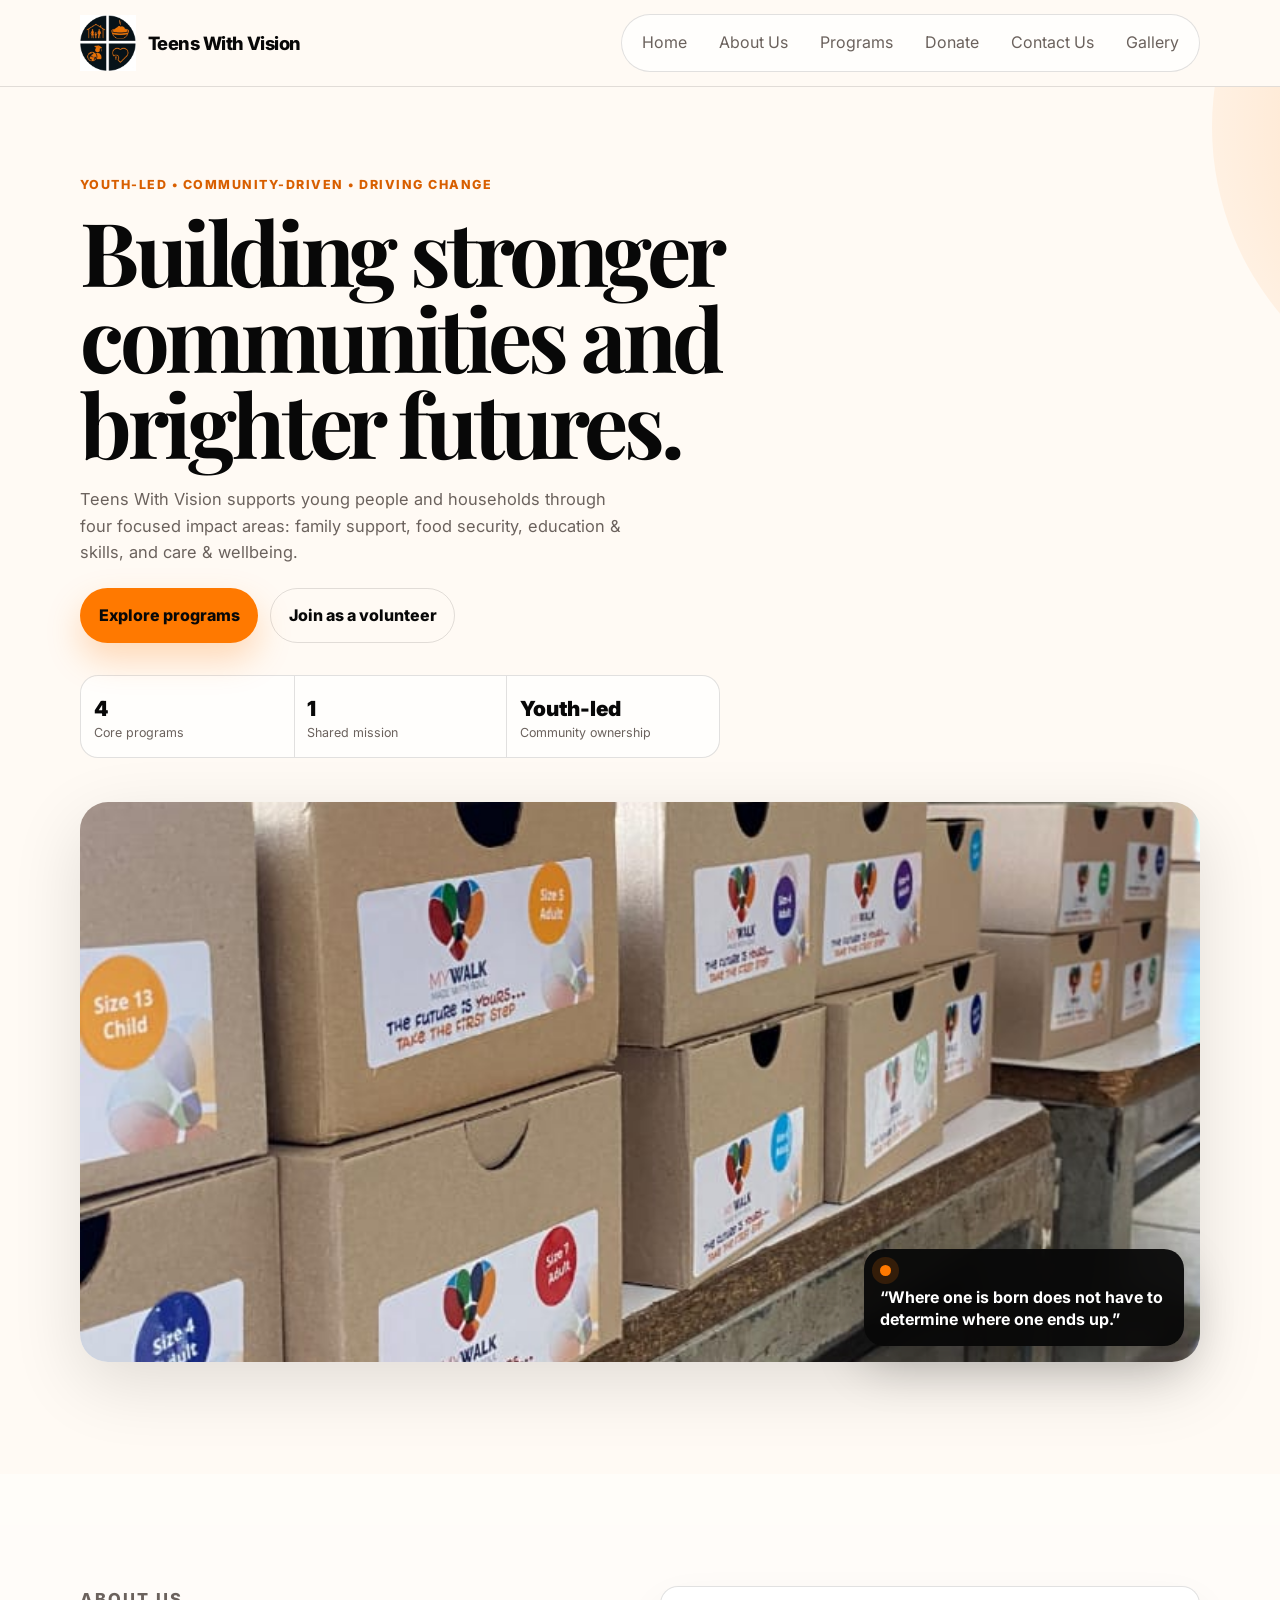
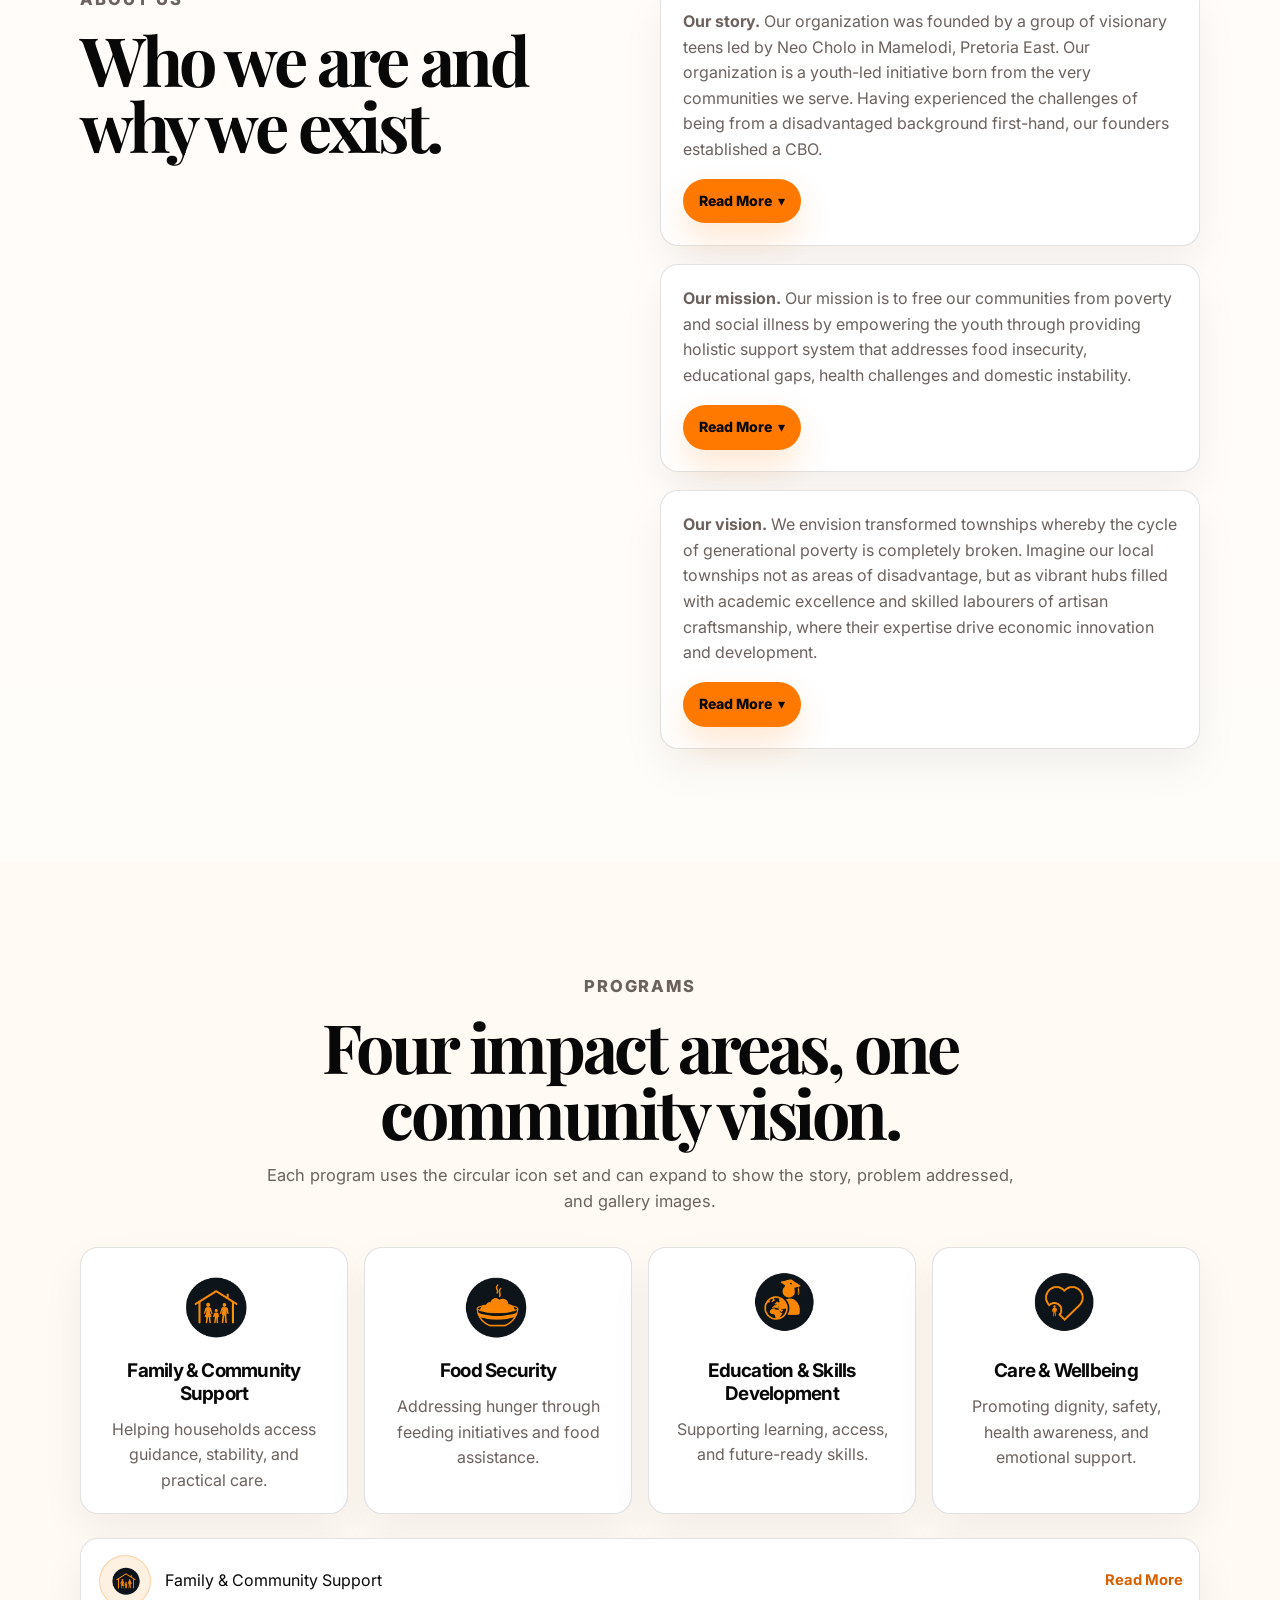
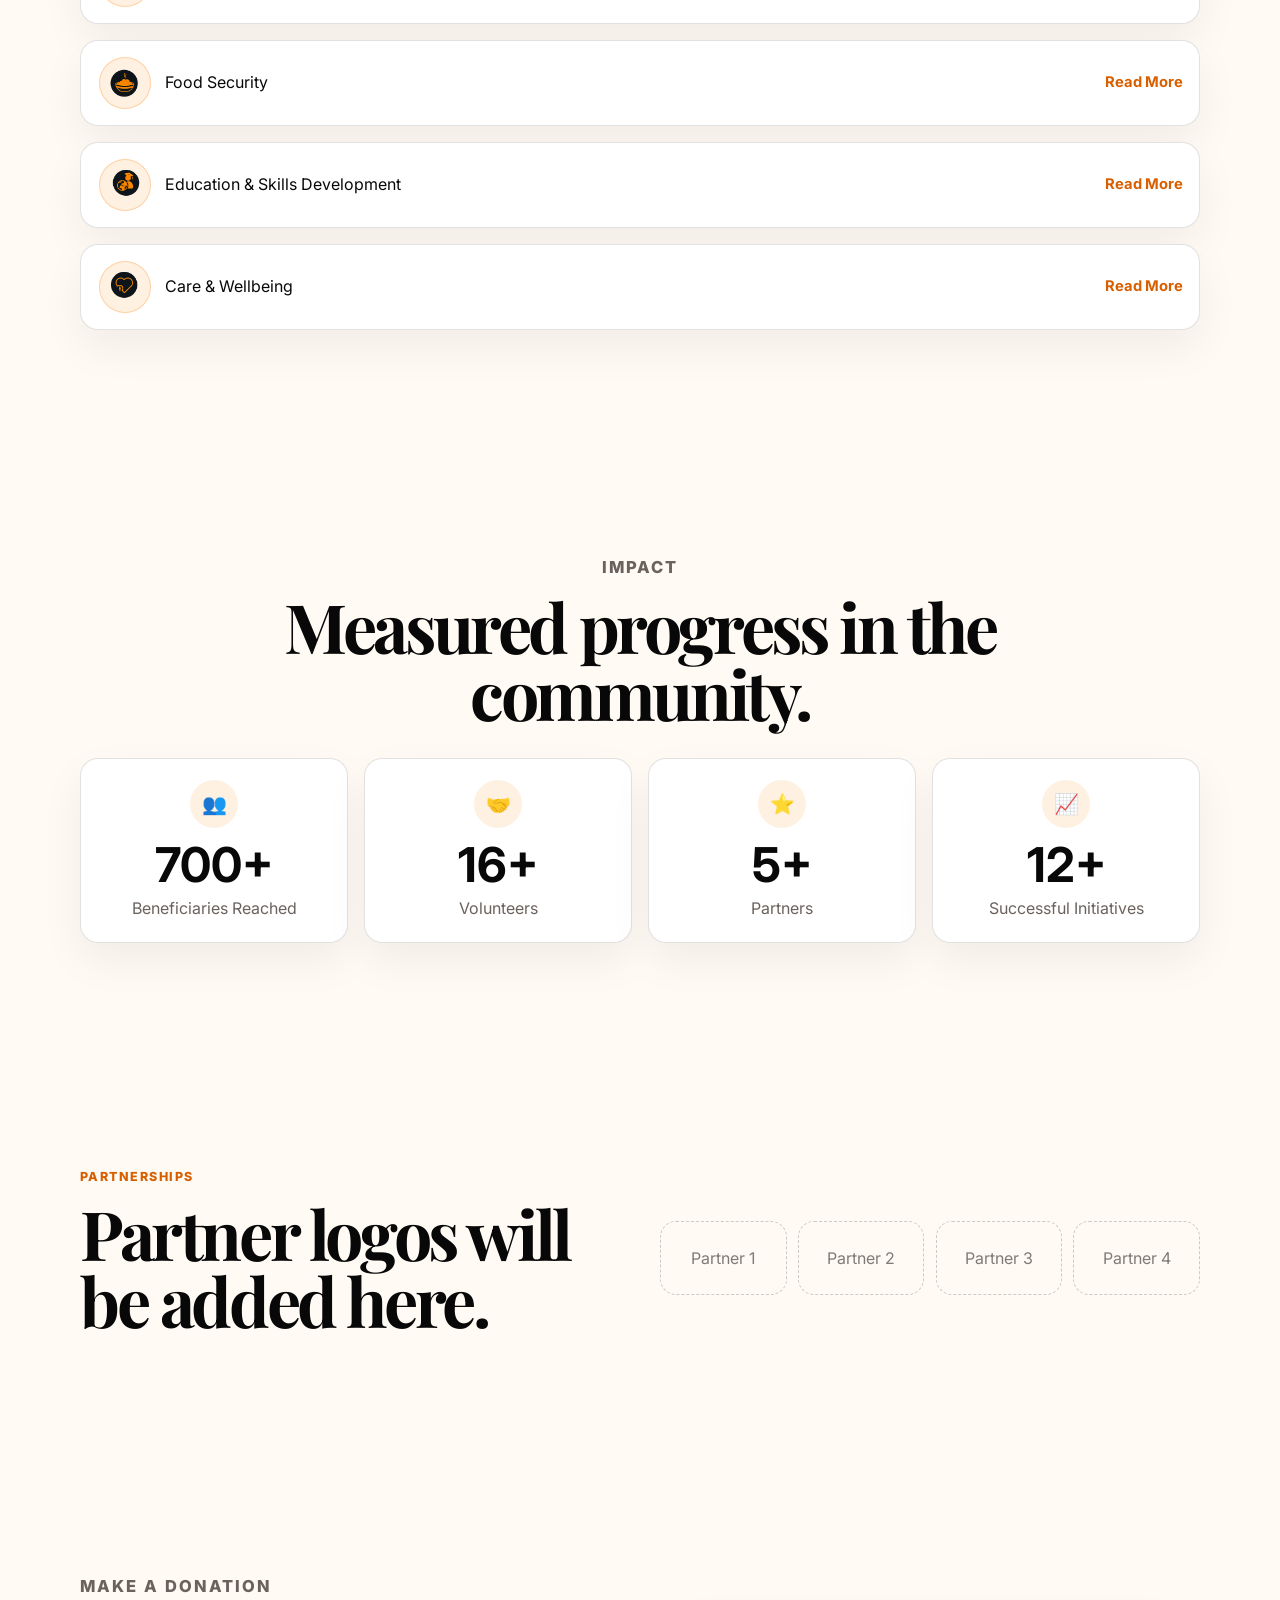
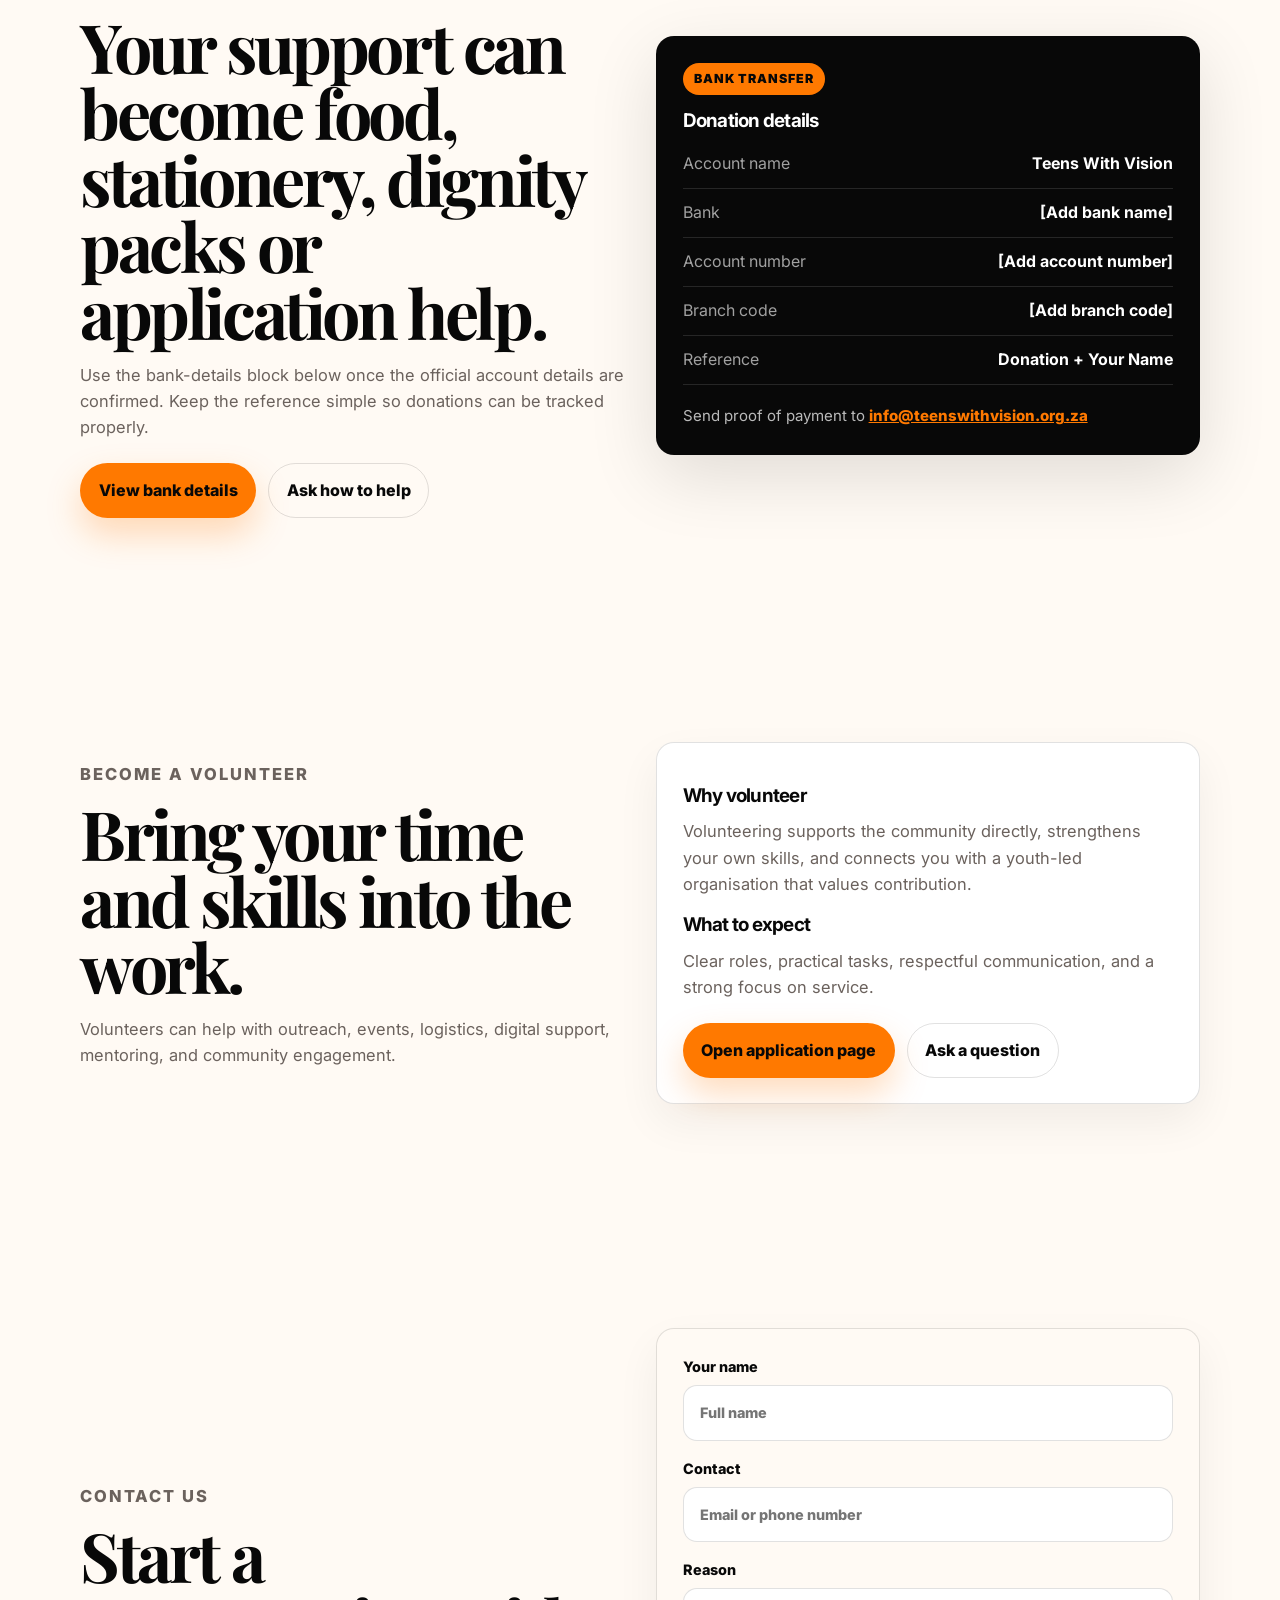
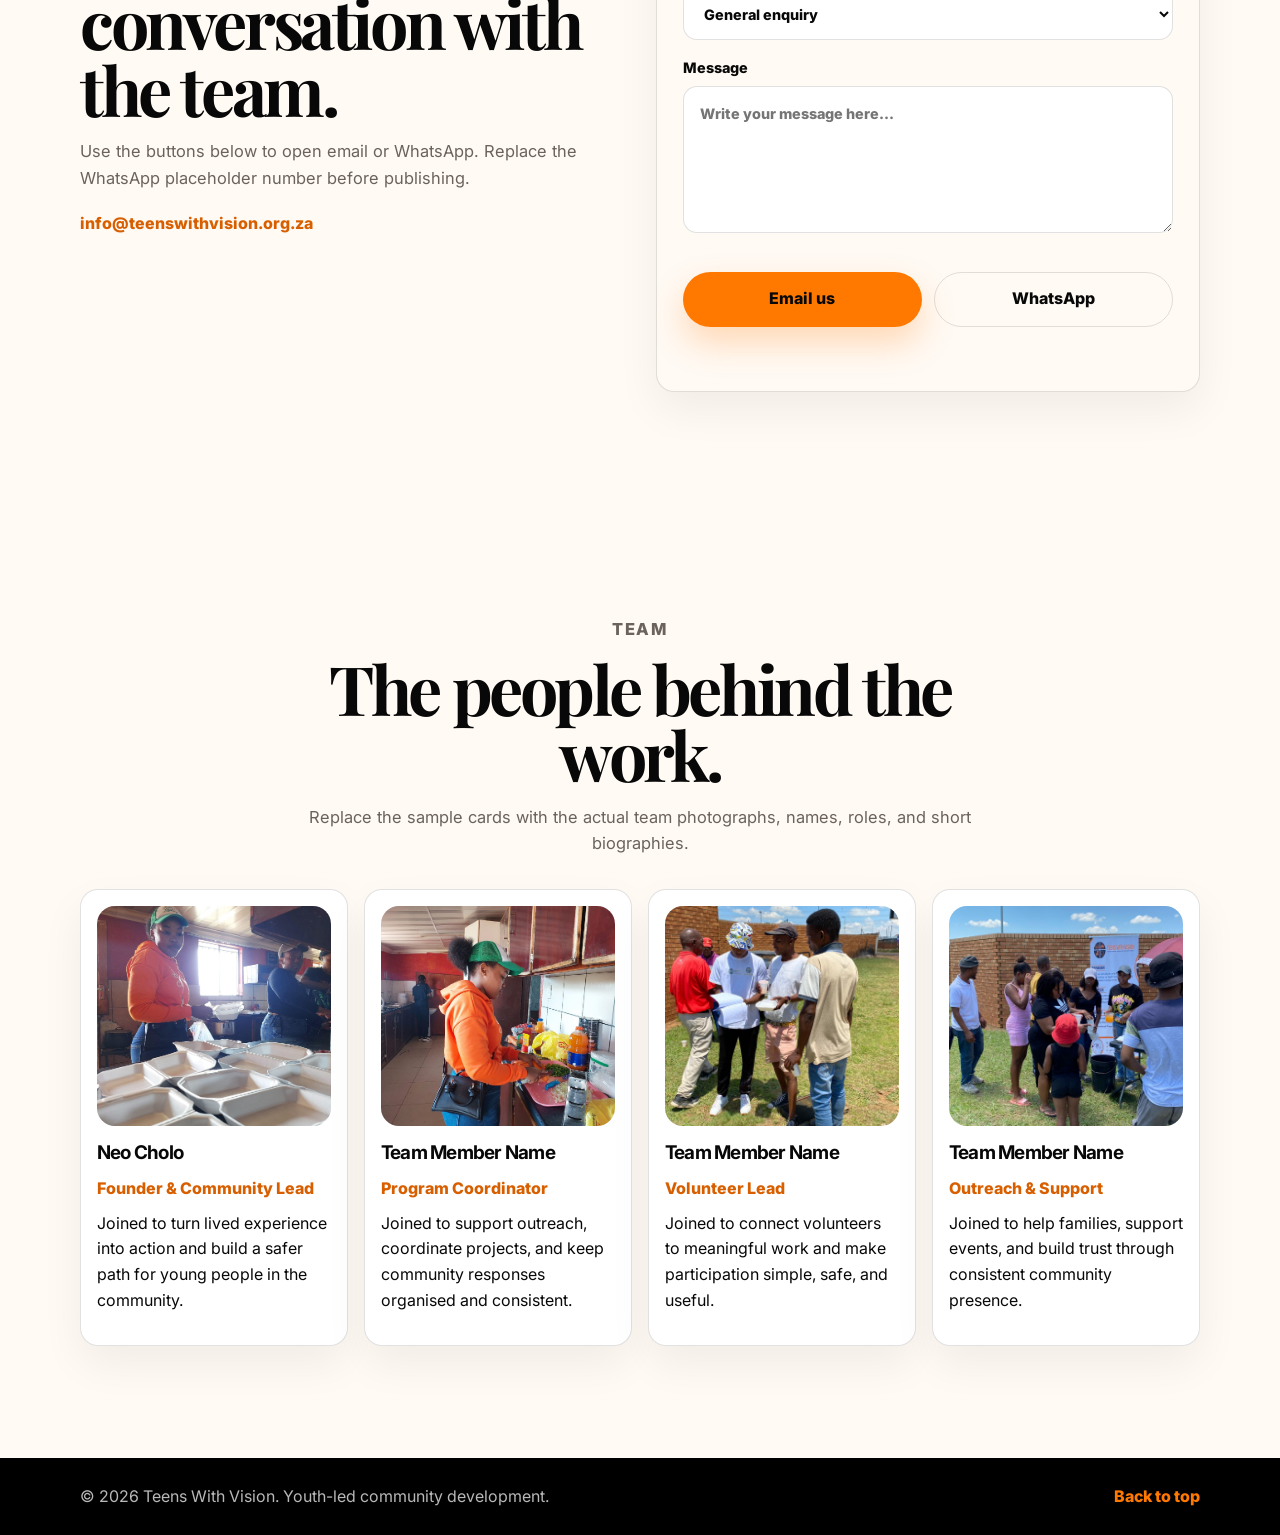
==== commit 3654eded: "add new specified changes by organisation member, add read more to about us, expand more on about us" ====
--- a/index.html
+++ b/index.html
@@ -16,14 +16,8 @@
   <header class="site-header" data-header>
     <div class="nav-wrap">
       <a class="brand" href="index.html" aria-label="Teens With Vision home">
-          <img
-              class="brand-logo"
-              src="assets/Logos/Official Icon.jpeg"
-              alt="Teens With Vision logo">
-
-          <span class="brand-name">
-              Teens With Vision
-          </span>
+        <img class="brand-logo" src="assets/Logos/Official Icon.jpeg" alt="Teens With Vision logo" />
+        <span class="brand-name">Teens With Vision</span>
       </a>
 
       <button class="nav-toggle" type="button" aria-label="Open menu" aria-expanded="false" aria-controls="site-menu" data-nav-toggle>
@@ -33,10 +27,8 @@
       <nav class="site-nav" id="site-menu" data-nav-menu>
         <a href="#home">Home</a>
         <a href="#about">About Us</a>
-        <a href="#team">Team</a>
         <a href="#programs">Programs</a>
-        <a href="#impact">Impact</a>
-        <a href="#volunteer">Become a Volunteer</a>
+        <a href="#donate">Donate</a>
         <a href="#contact">Contact Us</a>
         <a href="gallery.html">Gallery</a>
       </nav>
@@ -48,27 +40,25 @@
       <div class="hero-grid container">
         <div class="hero-copy reveal">
           <p class="eyebrow">Youth-led • Community-driven • Driving Change</p>
-          <h1>Building stronger families and brighter futures.</h1>
+          <h1>Building stronger communities and brighter futures.</h1>
           <p class="hero-lead">Teens With Vision supports young people and households through four focused impact areas: family support, food security, education & skills, and care & wellbeing.</p>
           <div class="hero-actions">
             <a class="btn btn-primary" href="#programs" data-ripple>Explore programs</a>
             <a class="btn btn-secondary" href="#volunteer" data-ripple>Join as a volunteer</a>
           </div>
-
           <dl class="impact-strip" aria-label="Organisation overview">
             <div><dt>4</dt><dd>Core programs</dd></div>
             <div><dt>1</dt><dd>Shared mission</dd></div>
             <div><dt>Youth-led</dt><dd>Community ownership</dd></div>
           </dl>
         </div>
-
+      </div>
+    </section>
+
+    <section class="feature-image section-pad" aria-label="Featured community image">
+      <div class="container">
         <div class="hero-visual reveal delay-1">
-          <div class="logo-grid" aria-label="Program icons">
-            <div class="logo-circle"><img src="assets/Logos/Family.png" alt="Family support icon" /></div>
-            <div class="logo-circle"><img src="assets/Logos/Food.png" alt="Food security icon" /></div>
-            <div class="logo-circle"><img src="assets/Logos/Education.png" alt="Education icon" /></div>
-            <div class="logo-circle"><img src="assets/Logos/Well-Being.png" alt="Care and wellbeing icon" /></div>
-          </div>
+          <img src="assets/Media/22.jpeg" alt="Young people in the community engaging in a support activity" />
           <div class="floating-card">
             <span class="dot"></span>
             <p>“Where one is born does not have to determine where one ends up.”</p>
@@ -78,14 +68,54 @@
     </section>
 
     <section class="about section-pad" id="about">
-      <div class="container two-column">
+      <div class="container about-grid">
         <div class="section-heading reveal">
           <p class="eyebrow">About Us</p>
           <h2>Who we are and why we exist.</h2>
         </div>
-        <div class="mission-copy reveal delay-1">
-          <p><strong>Our story.</strong> Teens With Vision is a youth-led, community-based organisation shaped by lived experience in township communities. We understand the barriers that keep young people from learning, growing, and thriving.</p>
-          <p><strong>Our purpose.</strong> We work to strengthen households, remove barriers to education, improve wellbeing, and connect communities with practical support that creates long-term change.</p>
+
+        <div class="about-content reveal delay-1">
+          <article class="about-card">
+            <p><strong>Our story.</strong> Our organization was founded by a group of visionary teens led by Neo Cholo in Mamelodi, Pretoria East. Our organization is a youth-led initiative born from the very communities we serve. Having experienced the challenges of being from a disadvantaged background first-hand, our founders established a CBO.</p>
+            
+            <div class="read-more-content" id="about-story-more">
+              <div>
+                <p>to dismantle the socio-economic economic barriers that hinder the educational and economic development of the township youth. We are dedicated to fighting poverty and socio-economic hardships through sustainable, community-driven interventions.</p>
+              </div>
+            </div>
+            <button class="read-more-btn" type="button" aria-expanded="false" aria-controls="about-story-more" data-read-more-toggle>
+              <span class="label">Read More</span>
+              <span class="chevron" aria-hidden="true">▾</span>
+            </button>
+          </article>
+
+          <article class="about-card">
+            <p><strong>Our mission.</strong> Our mission is to free our communities from poverty and social illness by empowering the youth through providing holistic support system that addresses food insecurity, educational gaps, health challenges and domestic instability.</p>
+            
+            <div class="read-more-content" id="about-mission-more">
+              <div>
+                <p>Making sure that our townships are clean, safe and consist of a thriving community.</p>
+              </div>
+            </div>
+            <button class="read-more-btn" type="button" aria-expanded="false" aria-controls="about-mission-more" data-read-more-toggle>
+              <span class="label">Read More</span>
+              <span class="chevron" aria-hidden="true">▾</span>
+            </button>
+          </article>
+
+          <article class="about-card">
+            <p><strong>Our vision.</strong> We envision transformed townships whereby the cycle of generational poverty is completely broken. Imagine our local townships not as areas of disadvantage, but as vibrant hubs filled with academic excellence and skilled labourers of artisan craftsmanship, where their expertise drive economic innovation and development.</p>
+            
+            <div class="read-more-content" id="about-vision-more">
+              <div>
+                <p>We see a future where child-headed homes are a thing of the past, whereby every household is secure and stable. A future where young people from ko kasi being afforded a real fair chance in life; walking confidently into adulthood equipped with tertiary degrees, specialized skills and being able to build thriving enterprises as entrepreneurs. In this reality, where one is born doesn't dictates their destination and economic uplift and financial freedom is possible for all.</p>
+              </div>
+            </div>
+            <button class="read-more-btn" type="button" aria-expanded="false" aria-controls="about-vision-more" data-read-more-toggle>
+              <span class="label">Read More</span>
+              <span class="chevron" aria-hidden="true">▾</span>
+            </button>
+          </article>
         </div>
       </div>
     </section>
@@ -131,7 +161,7 @@
             <div class="detail-content">
               <div>
                 <h3>Program Story</h3>
-                <p>This program exists because many households face instability, isolation, and limited access to support networks. It responds to family stress by connecting people to practical assistance and community care.</p>
+                <p>We advocate for social welfare and psychosocial services to the vulnerable kids, like child-headed homes, or those facing abuse, which gives them the safety net. As clearing the immediate trauma blocking a child's development, we develop a society of responsible functional citizens. As a stable home puts down the heavy burdens of survival and allows one to pick up their books and change their lives.</p>
                 <p><strong>Problem addressed:</strong> household instability, lack of guidance, and vulnerable children needing support.</p>
               </div>
               <div class="gallery-mini">
@@ -151,7 +181,8 @@
             <div class="detail-content">
               <div>
                 <h3>Program Story</h3>
-                <p>Food support exists because hunger affects concentration, attendance, and dignity. The program helps families and children access meals and emergency food relief when it matters most.</p>
+                <p><i>The story behind it:</i> As Teens growing in Mamelodi, we saw our own friends going to bed hungry, waking up with no energy to even look at a textbook. As a learner you cannot focus when you are hungry thus even writing an exam on an empty stomach is close to impossible. This leads to obtaining lower grades or even sometimes failing thus one cannot achieve educational prosperity under such circumstances.</p>
+                <p><strong>The Nutritional Support Initiatives:</strong> Fighting hunger through soup kitchens, school feeding scheme advocacy and the distribution of food parcels and food vouchers to vulnerable families. As we believe that feeding our youth gives them the strength to fight for their dreams.</p>
                 <p><strong>Problem addressed:</strong> hunger, food shortages, and the daily pressure of unreliable meals.</p>
               </div>
               <div class="gallery-mini">
@@ -171,7 +202,8 @@
             <div class="detail-content">
               <div>
                 <h3>Program Story</h3>
-                <p>Education support removes barriers that stop learners from participating fully. The program helps young people with access, skills, guidance, and opportunities to grow.</p>
+                <p><i>The story behind it:</i> Talent is evenly distributed but opportunity is not. Many brilliant township kids missed out on higher education because of lack of school uniform, stationery, university application fees or guidance on how to apply for bursaries.</p>
+                <p><strong>Academic excellence and Career Development:</strong> We focus on improving literacy, providing school uniforms and stationery, facilitating assisted tertiary and bursary applications. We also connect the youth to career fairs, bursary fairs and skills development workshops. In doing so this program provides the literal keys to the economy through the efforts to remove academic barriers.</p>
                 <p><strong>Problem addressed:</strong> educational barriers, lack of resources, and limited skills pathways.</p>
               </div>
               <div class="gallery-mini">
@@ -191,7 +223,8 @@
             <div class="detail-content">
               <div>
                 <h3>Program Story</h3>
-                <p>This program promotes dignity, wellness, and safety through support that improves emotional and physical wellbeing in the community.</p>
+                <p><i>The story behind it:</i> It broke our hearts to see girls missing school for a week every month just because they couldn't afford pads or guys losing their way, ending up become drug addicts or commit suicide because of stress and depression or children being sick because of staying near dumping grounds.</p>
+                <p><strong>Health, Wellness and Environmental Stewardship initiatives:</strong> We focus on ensuring dignity through providing sanitary pads and basic hygiene packs, advocating for mental health illness awareness and leading community clean-up campaigns to protect our local environment. As restoring personal and environmental dignity directly impacts a youth's self worth and the confidence they have in claiming spaces and participating in their education and job market.</p>
                 <p><strong>Problem addressed:</strong> health challenges, stress, neglect, and poor wellbeing.</p>
               </div>
               <div class="gallery-mini">
@@ -201,51 +234,6 @@
               </div>
             </div>
           </details>
-        </div>
-      </div>
-    </section>
-
-    <section class="team section-pad" id="team">
-      <div class="container">
-        <div class="section-heading center reveal">
-          <p class="eyebrow">Team</p>
-          <h2>The people behind the work.</h2>
-          <p>Replace the sample cards with the actual team photographs, names, roles, and short biographies.</p>
-        </div>
-
-        <div class="team-grid">
-          <article class="team-card reveal">
-            <img src="assets/Media/14.jpeg" alt="Team member photograph" />
-            <div>
-              <h3>Neo Cholo</h3>
-              <p class="role">Founder &amp; Community Lead</p>
-              <p>Joined to turn lived experience into action and build a safer path for young people in the community.</p>
-            </div>
-          </article>
-          <article class="team-card reveal delay-1">
-            <img src="assets/Media/15.jpeg" alt="Team member photograph" />
-            <div>
-              <h3>Team Member Name</h3>
-              <p class="role">Program Coordinator</p>
-              <p>Joined to support outreach, coordinate projects, and keep community responses organised and consistent.</p>
-            </div>
-          </article>
-          <article class="team-card reveal delay-2">
-            <img src="assets/Media/16.jpeg" alt="Team member photograph" />
-            <div>
-              <h3>Team Member Name</h3>
-              <p class="role">Volunteer Lead</p>
-              <p>Joined to connect volunteers to meaningful work and make participation simple, safe, and useful.</p>
-            </div>
-          </article>
-          <article class="team-card reveal delay-3">
-            <img src="assets/Media/17.jpeg" alt="Team member photograph" />
-            <div>
-              <h3>Team Member Name</h3>
-              <p class="role">Outreach &amp; Support</p>
-              <p>Joined to help families, support events, and build trust through consistent community presence.</p>
-            </div>
-          </article>
         </div>
       </div>
     </section>
@@ -279,6 +267,48 @@
             <p>Successful Initiatives</p>
           </article>
         </div>
+      </div>
+    </section>
+
+    <section class="partners section-pad" id="partnerships" aria-labelledby="partners-title">
+      <div class="container partners-inner reveal">
+        <div>
+          <p class="eyebrow">Partnerships</p>
+          <h2 id="partners-title">Partner logos will be added here.</h2>
+        </div>
+        <div class="partner-slots" aria-label="Partner logo placeholders">
+          <span>Partner 1</span>
+          <span>Partner 2</span>
+          <span>Partner 3</span>
+          <span>Partner 4</span>
+        </div>
+      </div>
+    </section>
+
+    <section class="donate section-pad" id="donate">
+      <div class="container donate-grid">
+        <div class="donate-copy reveal">
+          <p class="eyebrow">Make a donation</p>
+          <h2>Your support can become food, stationery, dignity packs or application help.</h2>
+          <p>Use the bank-details block below once the official account details are confirmed. Keep the reference simple so donations can be tracked properly.</p>
+          <div class="donate-actions">
+            <a class="btn btn-primary" href="#bank-details" data-ripple>View bank details</a>
+            <a class="btn btn-secondary" href="#contact" data-ripple>Ask how to help</a>
+          </div>
+        </div>
+
+        <aside class="bank-card reveal delay-1" id="bank-details" aria-labelledby="bank-title">
+          <p class="bank-label">Bank transfer</p>
+          <h3 id="bank-title">Donation details</h3>
+          <ul>
+            <li><span>Account name</span><strong>Teens With Vision</strong></li>
+            <li><span>Bank</span><strong>[Add bank name]</strong></li>
+            <li><span>Account number</span><strong>[Add account number]</strong></li>
+            <li><span>Branch code</span><strong>[Add branch code]</strong></li>
+            <li><span>Reference</span><strong>Donation + Your Name</strong></li>
+          </ul>
+          <p class="proof-note">Send proof of payment to <a href="mailto:info@teenswithvision.org.za">info@teenswithvision.org.za</a></p>
+        </aside>
       </div>
     </section>
 
@@ -344,11 +374,56 @@
         </form>
       </div>
     </section>
+
+    <section class="team section-pad" id="team">
+      <div class="container">
+        <div class="section-heading center reveal">
+          <p class="eyebrow">Team</p>
+          <h2>The people behind the work.</h2>
+          <p>Replace the sample cards with the actual team photographs, names, roles, and short biographies.</p>
+        </div>
+
+        <div class="team-grid">
+          <article class="team-card reveal">
+            <img src="assets/Media/14.jpeg" alt="Team member photograph" />
+            <div>
+              <h3>Neo Cholo</h3>
+              <p class="role">Founder &amp; Community Lead</p>
+              <p>Joined to turn lived experience into action and build a safer path for young people in the community.</p>
+            </div>
+          </article>
+          <article class="team-card reveal delay-1">
+            <img src="assets/Media/15.jpeg" alt="Team member photograph" />
+            <div>
+              <h3>Team Member Name</h3>
+              <p class="role">Program Coordinator</p>
+              <p>Joined to support outreach, coordinate projects, and keep community responses organised and consistent.</p>
+            </div>
+          </article>
+          <article class="team-card reveal delay-2">
+            <img src="assets/Media/16.jpeg" alt="Team member photograph" />
+            <div>
+              <h3>Team Member Name</h3>
+              <p class="role">Volunteer Lead</p>
+              <p>Joined to connect volunteers to meaningful work and make participation simple, safe, and useful.</p>
+            </div>
+          </article>
+          <article class="team-card reveal delay-3">
+            <img src="assets/Media/17.jpeg" alt="Team member photograph" />
+            <div>
+              <h3>Team Member Name</h3>
+              <p class="role">Outreach &amp; Support</p>
+              <p>Joined to help families, support events, and build trust through consistent community presence.</p>
+            </div>
+          </article>
+        </div>
+      </div>
+    </section>
   </main>
 
   <footer class="site-footer">
     <div class="container footer-inner">
-      <p>© <span data-year></span> TeensWithVision. Youth-led community development.</p>
+      <p>© <span data-year></span> Teens With Vision. Youth-led community development.</p>
       <a href="#home">Back to top</a>
     </div>
   </footer>
--- a/styles.css
+++ b/styles.css
@@ -53,7 +53,7 @@
   margin-inline: auto;
 }
 
-.section-pad { padding: 5rem 0; }
+.section-pad { padding: 4rem 0; }
 
 .site-header {
   position: sticky;
@@ -81,24 +81,26 @@
 }
 
 .brand {
-    display: flex;
-    align-items: center;
-    gap: 0.75rem;
-    text-decoration: none;
+  display: flex;
+  align-items: center;
+  gap: 0.75rem;
+  text-decoration: none;
 }
 
 .brand-logo {
-    width: 48px;
-    height: 48px;
-    object-fit: contain;
-    display: block;
+  width: 48px;
+  height: 48px;
+  object-fit: contain;
+  display: block;
+  flex: 0 0 auto;
 }
 
 .brand-name {
-    font-size: 1.1rem;
-    font-weight: 800;
-    letter-spacing: -0.03em;
-    color: var(--black);
+  font-size: 1.08rem;
+  font-weight: 800;
+  letter-spacing: -0.03em;
+  color: var(--black);
+  line-height: 1;
 }
 
 .nav-toggle {
@@ -178,7 +180,8 @@
 .hero {
   position: relative;
   overflow: hidden;
-  padding-top: 4.5rem;
+  padding-top: 4.25rem;
+  padding-bottom: 2.2rem;
 }
 
 .hero::before {
@@ -188,16 +191,27 @@
   width: 580px;
   aspect-ratio: 1;
   border-radius: 50%;
-  background: radial-gradient(circle, rgba(255, 121, 0, 0.28), rgba(255, 121, 0, 0));
+  background: radial-gradient(circle, rgba(255, 121, 0, 0.25), rgba(255, 121, 0, 0));
   pointer-events: none;
 }
 
-.hero-grid,
-.two-column,
+.hero-grid {
+  display: grid;
+  gap: 2rem;
+}
+
+.about-grid,
 .contact-grid,
-.volunteer-grid {
-  display: grid;
-  gap: 2.25rem;
+.volunteer-grid,
+.donate-grid,
+.partners-inner {
+  display: grid;
+  gap: 2rem;
+}
+
+.hero-copy {
+  position: relative;
+  z-index: 1;
 }
 
 .eyebrow {
@@ -220,12 +234,12 @@
 h1 {
   max-width: 12ch;
   margin-bottom: 1.25rem;
-  font-size: clamp(3.15rem, 15vw, 5.5rem);
+  font-size: clamp(3rem, 14vw, 5.5rem);
 }
 
 h2 {
   margin-bottom: 1rem;
-  font-size: clamp(2.35rem, 10vw, 4.25rem);
+  font-size: clamp(2.15rem, 8vw, 4.25rem);
 }
 
 h3 {
@@ -238,13 +252,16 @@
 .hero-lead,
 .section-heading p,
 .mission-copy,
+.about-copy,
 .volunteer-copy p,
-.contact-copy p {
+.contact-copy p,
+.donate-copy p {
   color: var(--muted);
   font-size: 1.03rem;
 }
 
 .hero-actions,
+.donate-actions,
 .form-actions {
   display: flex;
   flex-wrap: wrap;
@@ -315,51 +332,45 @@
 .impact-strip dt { font-weight: 900; font-size: 1.3rem; }
 .impact-strip dd { margin: 0; color: var(--muted); font-size: 0.78rem; line-height: 1.25; }
 
+.feature-image {
+  padding-top: 0;
+}
+
 .hero-visual {
   position: relative;
-  min-height: 430px;
-  display: grid;
-  align-content: start;
-  gap: 1.25rem;
-}
-
-.logo-grid {
-  padding: 1rem;
-  display: grid;
-  grid-template-columns: repeat(2, minmax(0, 1fr));
-  gap: 0.9rem;
-  background:
-    linear-gradient(180deg, rgba(255, 121, 0, 0.05), rgba(255, 250, 244, 0.05)),
-    rgba(255, 255, 255, 0.75);
-  border: 1px solid var(--line);
+  display: block;
+  /* Always visible: the image is clipped by its own border-radius + (on
+     desktop) its own max-height, not by the parent. This lets the floating
+     card poke outside the image on mobile without also letting the image
+     itself spill out. */
+  overflow: visible;
   border-radius: var(--radius-lg);
   box-shadow: var(--shadow);
 }
 
-.logo-circle {
-  aspect-ratio: 1;
-  display: grid;
-  place-items: center;
-  padding: 1rem;
-  border-radius: 50%;
-  background: var(--white);
-  border: 1px solid rgba(255, 121, 0, 0.16);
-}
-
-.logo-circle img {
-  width: 70%;
-  height: 70%;
-  object-fit: contain;
+.hero-visual img {
+  width: 100%;
+  height: auto;
+  display: block;
+  object-fit: cover;
+  aspect-ratio: 4 / 3;
+  border-radius: var(--radius-lg);
 }
 
 .floating-card {
-  width: min(92%, 290px);
+  position: absolute;
+  left: 50%;
+  bottom: 0;
+  /* Mobile: sits straddling the image's bottom edge, half in/half out. */
+  transform: translate(-50%, 50%);
+  width: calc(100% - 2rem);
+  max-width: 320px;
+
   padding: 1rem;
   color: var(--white);
-  background: var(--black);
-  border: 1px solid rgba(255, 255, 255, 0.12);
+  background: rgba(8,8,8,.95);
   border-radius: 20px;
-  box-shadow: 0 18px 48px rgba(8, 8, 8, 0.25);
+  box-shadow: 0 18px 48px rgba(8,8,8,.25);
 }
 
 .floating-card p { margin: 0.7rem 0 0; font-weight: 700; line-height: 1.35; }
@@ -390,7 +401,9 @@
 .impact-card,
 .contact-form,
 .volunteer-copy,
-.program-detail {
+.program-detail,
+.about-card,
+.bank-card {
   border: 1px solid var(--line);
   border-radius: var(--radius-md);
   background: var(--white);
@@ -465,6 +478,10 @@
   color: var(--muted);
 }
 
+.detail-content li {
+  margin-left: 1.2rem;
+}
+
 .gallery-mini {
   display: grid;
   grid-template-columns: repeat(3, 1fr);
@@ -479,45 +496,85 @@
   border-radius: 14px;
 }
 
-.gallery-mini img {
-  aspect-ratio: 1 / 1;
-}
-.gallery-page-grid img {
-    cursor: pointer;
-    transition: transform 0.3s ease;
-}
-
-.gallery-page-grid img:hover {
-    transform: scale(1.03);
-}
-
-.lightbox {
-    position: fixed;
-    inset: 0;
-    background: rgba(0,0,0,0.9);
-    display: none;
-    justify-content: center;
-    align-items: center;
-    z-index: 1000;
-}
-
-.lightbox.active {
-    display: flex;
-}
-
-.lightbox-image {
-    max-width: 90%;
-    max-height: 90%;
-    border-radius: 12px;
-}
-
-.close-lightbox {
-    position: absolute;
-    top: 20px;
-    right: 30px;
-    color: white;
-    font-size: 3rem;
-    cursor: pointer;
+.gallery-mini img { aspect-ratio: 1 / 1; }
+
+.about-grid {
+  align-items: start;
+}
+
+.about-content {
+  display: grid;
+  gap: 1rem;
+}
+
+
+.about-card p {
+  margin-bottom: 0;
+  color: var(--muted);
+}
+
+.about-card p + .read-more-btn {
+  margin-top: 0.9rem;
+}
+
+.about-card {
+  padding: 1.2rem;
+}
+
+.read-more-btn {
+  display: inline-flex;
+  align-items: center;
+  gap: 0.4rem;
+  margin-top: 1rem;
+  padding: 0.7rem 1rem;
+  border-radius: 999px;
+  border: none;
+  background: var(--orange);
+  color: var(--black);
+  font-weight: 800;
+  font-size: 0.88rem;
+  cursor: pointer;
+  box-shadow: 0 16px 34px rgba(255,121,0,.18);
+  transition: transform 180ms ease, box-shadow 180ms ease, background 180ms ease;
+}
+
+.read-more-btn:hover,
+.read-more-btn:focus-visible {
+  transform: translateY(-1px);
+  box-shadow: 0 18px 38px rgba(255,121,0,.26);
+  outline: none;
+}
+
+.read-more-btn .chevron {
+  display: inline-block;
+  transition: transform 220ms ease;
+}
+
+.read-more-btn[aria-expanded="true"] .chevron {
+  transform: rotate(180deg);
+}
+
+.read-more-content {
+  display: grid;
+  grid-template-rows: 0fr;
+  opacity: 0;
+  margin-top: 0;
+  transition: grid-template-rows 280ms ease, opacity 220ms ease, margin-top 280ms ease;
+}
+
+.read-more-content > div {
+  overflow: hidden;
+}
+
+.read-more-content.is-open {
+  grid-template-rows: 1fr;
+  opacity: 1;
+  margin-top: 0.9rem;
+}
+
+.read-more-content p {
+  margin: 0;
+  color: var(--muted);
 }
 
 .team-grid {
@@ -578,6 +635,81 @@
   color: var(--muted);
 }
 
+.partners-inner {
+  align-items: center;
+}
+
+.partner-slots {
+  display: grid;
+  grid-template-columns: repeat(2, 1fr);
+  gap: 0.7rem;
+}
+
+.partner-slots span {
+  min-height: 74px;
+  display: grid;
+  place-items: center;
+  color: rgba(8, 8, 8, 0.52);
+  border: 1px dashed rgba(8, 8, 8, 0.2);
+  border-radius: 16px;
+  background: var(--cream);
+}
+
+.bank-card {
+  padding: 1.3rem;
+  color: var(--white);
+  background: var(--black);
+  box-shadow: var(--shadow);
+}
+
+.bank-label {
+  width: fit-content;
+  margin-bottom: 0.9rem;
+  padding: 0.38rem 0.7rem;
+  border-radius: 999px;
+  color: var(--black);
+  background: var(--orange);
+  font-weight: 900;
+  font-size: 0.78rem;
+  text-transform: uppercase;
+  letter-spacing: 0.08em;
+}
+
+.bank-card ul {
+  list-style: none;
+  padding: 0;
+  margin: 1.2rem 0;
+  display: grid;
+  gap: 0.7rem;
+}
+
+.bank-card li {
+  padding-bottom: 0.7rem;
+  display: flex;
+  justify-content: space-between;
+  gap: 1rem;
+  border-bottom: 1px solid rgba(255, 255, 255, 0.12);
+}
+
+.bank-card li span {
+  color: rgba(255, 255, 255, 0.62);
+}
+
+.bank-card li strong {
+  text-align: right;
+}
+
+.proof-note {
+  margin-bottom: 0;
+  color: rgba(255, 255, 255, 0.72);
+  font-size: 0.94rem;
+}
+
+.proof-note a {
+  color: var(--orange);
+  font-weight: 800;
+}
+
 .volunteer-grid {
   align-items: start;
 }
@@ -589,8 +721,9 @@
 .volunteer-copy h3 { margin-top: 1rem; }
 .volunteer-copy p:last-child { margin-bottom: 0; }
 
+.partners,
 .contact {
-  background: var(--white);
+  background: var(--cream);
 }
 
 .contact-details {
@@ -694,25 +827,34 @@
 
 @media (min-width: 680px) {
   .container { width: min(100% - 3rem, var(--container)); }
+
   .program-overview,
   .team-grid,
-  .impact-grid { grid-template-columns: repeat(2, 1fr); }
+  .impact-grid,
+  .partner-slots {
+    grid-template-columns: repeat(2, 1fr);
+  }
+
   .footer-inner { display: flex; align-items: center; justify-content: space-between; }
 }
 
 @media (min-width: 920px) {
   .section-pad { padding: 7rem 0; }
+
   .nav-wrap { min-height: 86px; }
+
   .brand-logo {
-      width: 56px;
-      height: 56px;
+    width: 56px;
+    height: 56px;
   }
 
   .brand-name {
-      display: block;
-      font-size: 1.15rem;
-  }
+    display: block;
+    font-size: 1.15rem;
+  }
+
   .nav-toggle { display: none; }
+
   .site-nav {
     position: static;
     width: auto;
@@ -730,43 +872,154 @@
     opacity: 1;
     pointer-events: auto;
   }
+
   .site-nav a {
     padding: 0.62rem 0.9rem;
     color: var(--muted);
     border-radius: 999px;
   }
+
   .site-nav a:hover,
   .site-nav a:focus {
     color: var(--black);
     background: var(--orange-soft);
   }
-  .hero { padding-top: 5.5rem; }
-  .hero-grid,
-  .two-column,
+
+  .hero {
+    padding-top: 5.5rem;
+    padding-bottom: 2.8rem;
+  }
+
+  /* Hero has only one column of real content (hero-copy). On desktop we let it
+     use the full container width instead of sitting in a 1fr/1fr grid that
+     leaves the right half empty. */
+  .hero-grid {
+    display: block;
+  }
+
+  .hero-copy {
+    max-width: 820px;
+    padding-right: 0;
+  }
+
+  .hero-copy h1 {
+    max-width: 16ch;
+  }
+
+  .hero-lead {
+    max-width: 56ch;
+  }
+
+  .impact-strip {
+    max-width: 640px;
+  }
+
+  .about-grid,
   .contact-grid,
-  .volunteer-grid { grid-template-columns: 1fr 1fr; align-items: center; }
-  .hero-copy { padding-right: 1rem; }
-  .hero-visual { min-height: 540px; }
-  .logo-grid { padding: 1.2rem; }
+  .volunteer-grid,
+  .donate-grid,
+  .partners-inner {
+    grid-template-columns: 1fr 1fr;
+    align-items: center;
+  }
+
+  .feature-image {
+    padding-top: 0;
+  }
+
+  .hero-visual {
+    /* No overflow/max-height here — the image clips itself below. */
+  }
+
+  .hero-visual img {
+    aspect-ratio: 16 / 10;
+    max-height: 560px;
+  }
+
+  .floating-card {
+    position: absolute;
+    right: 1rem;
+    left: auto;
+    bottom: 1rem;
+    transform: none; /* cancel the mobile straddle transform */
+    width: min(320px, 42%);
+    margin-top: 0;
+    margin-left: 0;
+    backdrop-filter: blur(12px);
+  }
+
+  .about {
+    background: rgba(255, 255, 255, 0.42);
+  }
+
+  .about-grid {
+    gap: 2.5rem;
+  }
+
+  .about .section-heading {
+    position: sticky;
+    top: 100px;
+    align-self: start;
+    text-align: left;
+  }
+
+  .section-heading.center {
+    position: static;
+    text-align: center;
+  }
+
+  .about-content {
+    gap: 1.1rem;
+  }
+
+  .about-card {
+    padding: 1.35rem;
+  }
+
   .program-overview,
-  .impact-grid { grid-template-columns: repeat(4, 1fr); }
-  .program-detailed-grid { margin-top: 1.5rem; }
-  .team-grid { grid-template-columns: repeat(4, 1fr); }
+  .impact-grid {
+    grid-template-columns: repeat(4, 1fr);
+  }
+
+  .program-detailed-grid {
+    margin-top: 1.5rem;
+  }
+
+  .team-grid {
+    grid-template-columns: repeat(4, 1fr);
+  }
+
   .team-card {
     grid-template-columns: 1fr;
   }
+
   .team-card img {
     width: 100%;
     height: 220px;
   }
+
   .detail-content {
     grid-template-columns: 1.1fr 0.9fr;
     align-items: start;
   }
+
   .gallery-mini {
     grid-template-columns: 1fr;
   }
-  .volunteer-copy, .contact-form { padding: 1.6rem; }
+
+  .volunteer-copy,
+  .contact-form,
+  .bank-card {
+    padding: 1.6rem;
+  }
+
+  .partners-inner {
+    gap: 2.5rem;
+  }
+
+  .partner-slots {
+    grid-template-columns: repeat(4, 1fr);
+  }
 }
 
 @media (prefers-reduced-motion: reduce) {
@@ -780,7 +1033,6 @@
   .reveal { opacity: 1; transform: none; }
 }
 
-
 .gallery-page-grid {
   margin-top: 2rem;
   display: grid;
@@ -795,6 +1047,12 @@
   border-radius: 18px;
   border: 1px solid var(--line);
   box-shadow: 0 18px 34px rgba(8, 8, 8, 0.08);
+  cursor: pointer;
+  transition: transform 0.3s ease;
+}
+
+.gallery-page-grid img:hover {
+  transform: scale(1.03);
 }
 
 @media (min-width: 720px) {
@@ -808,3 +1066,32 @@
     grid-template-columns: repeat(4, 1fr);
   }
 }
+
+.lightbox {
+  position: fixed;
+  inset: 0;
+  background: rgba(0,0,0,0.9);
+  display: none;
+  justify-content: center;
+  align-items: center;
+  z-index: 1000;
+}
+
+.lightbox.active {
+  display: flex;
+}
+
+.lightbox-image {
+  max-width: 90%;
+  max-height: 90%;
+  border-radius: 12px;
+}
+
+.close-lightbox {
+  position: absolute;
+  top: 20px;
+  right: 30px;
+  color: white;
+  font-size: 3rem;
+  cursor: pointer;
+}
